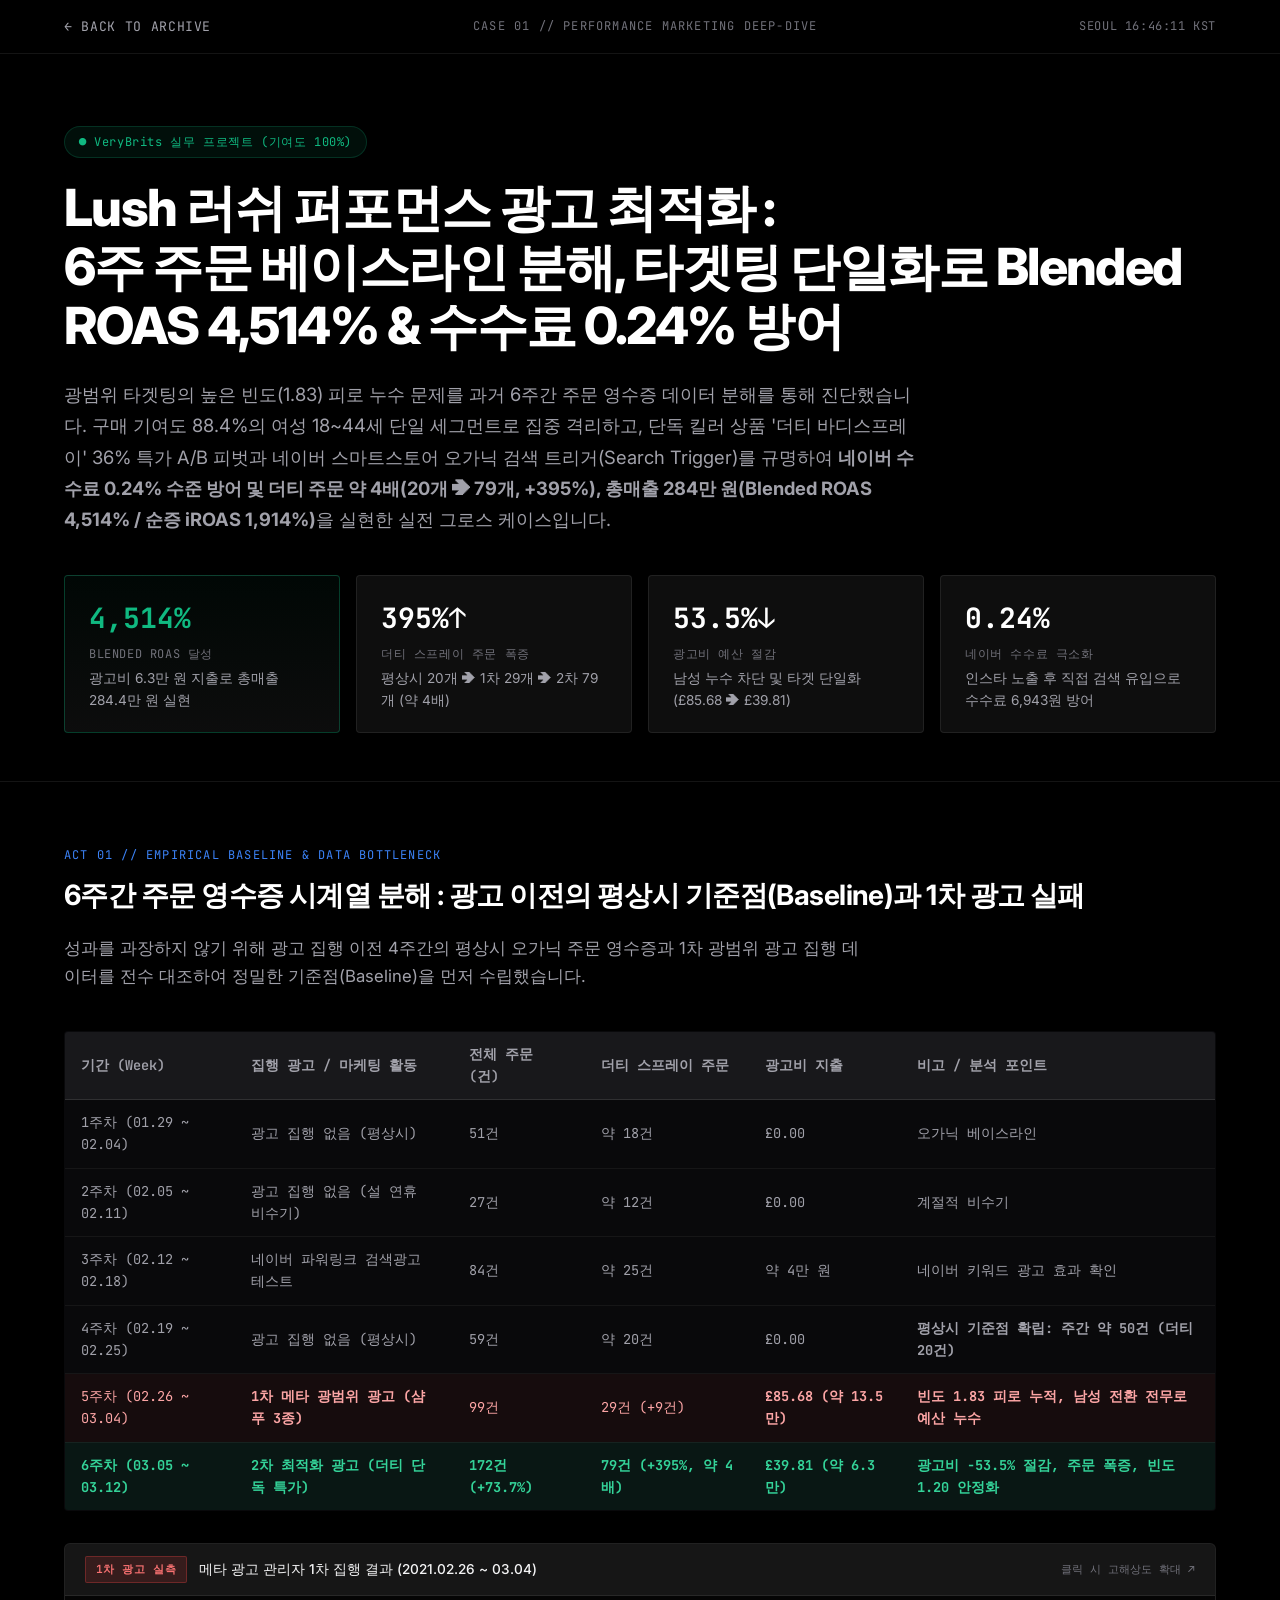
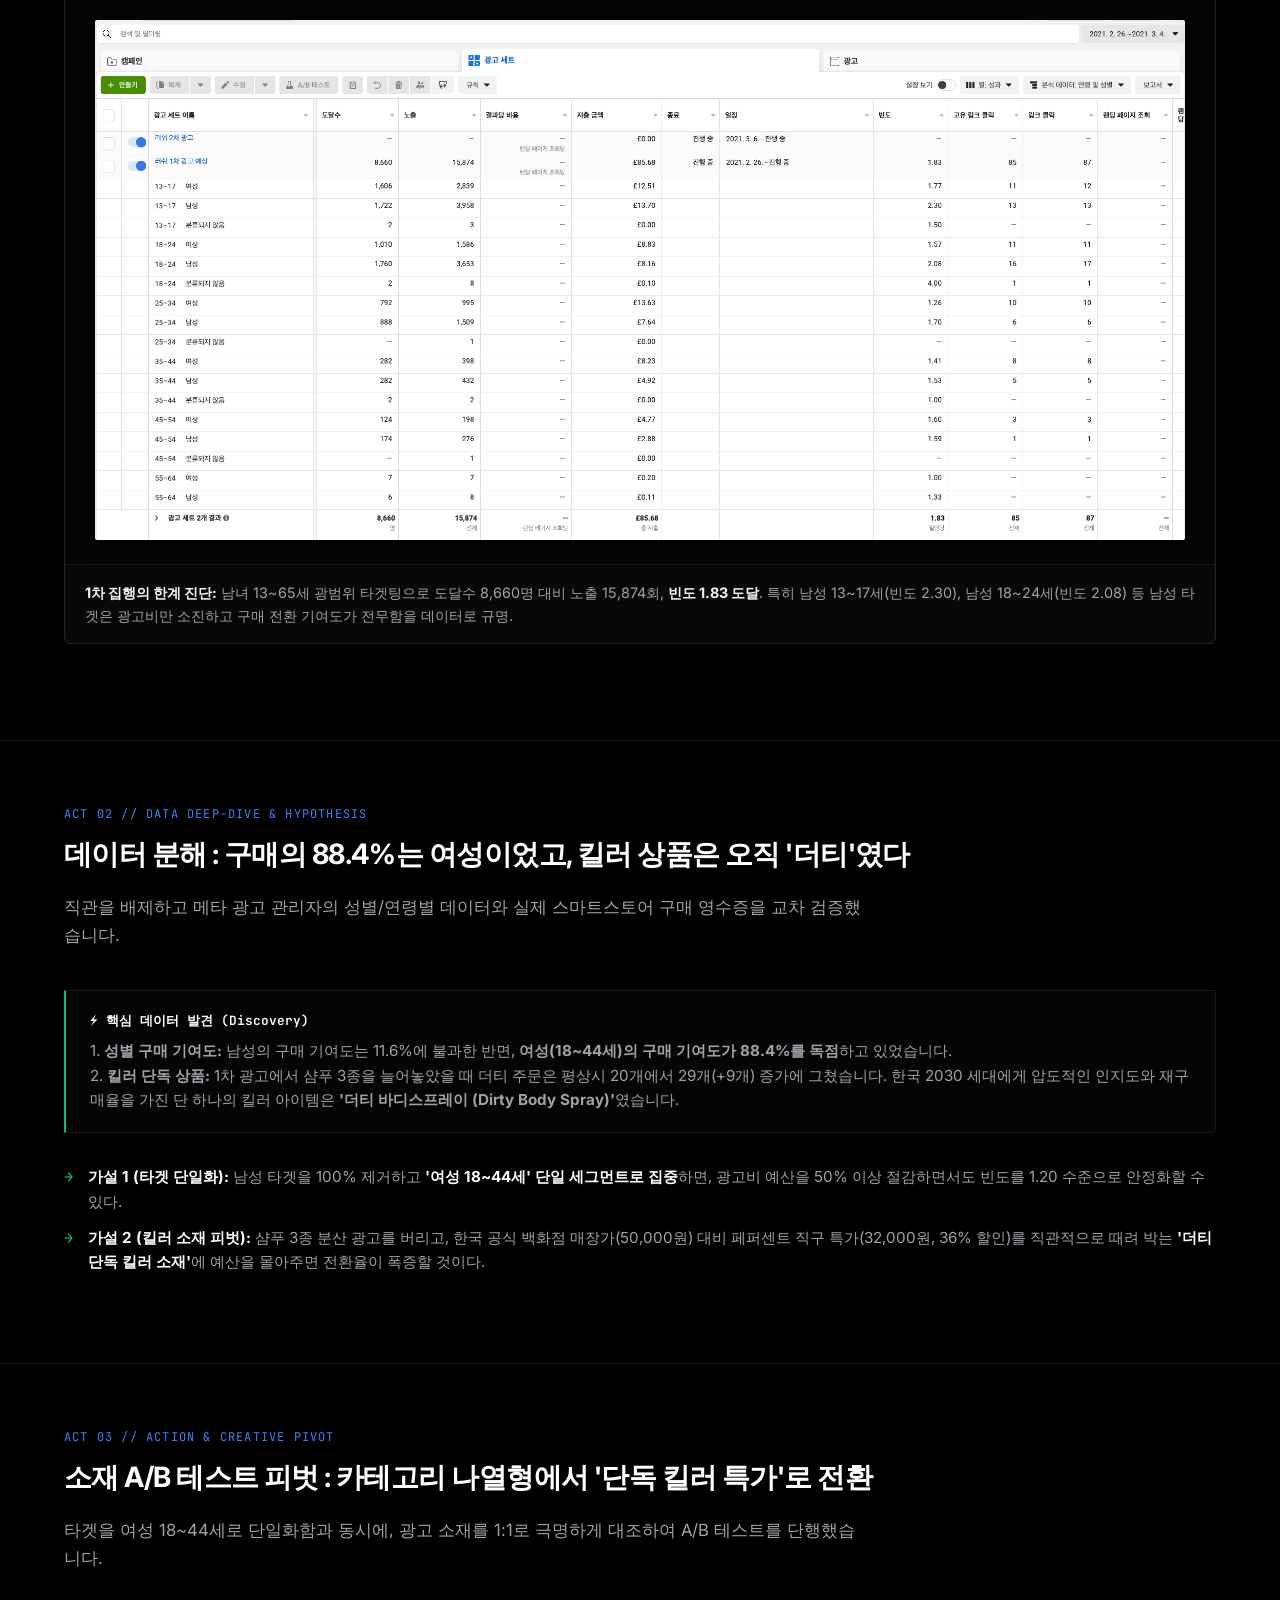
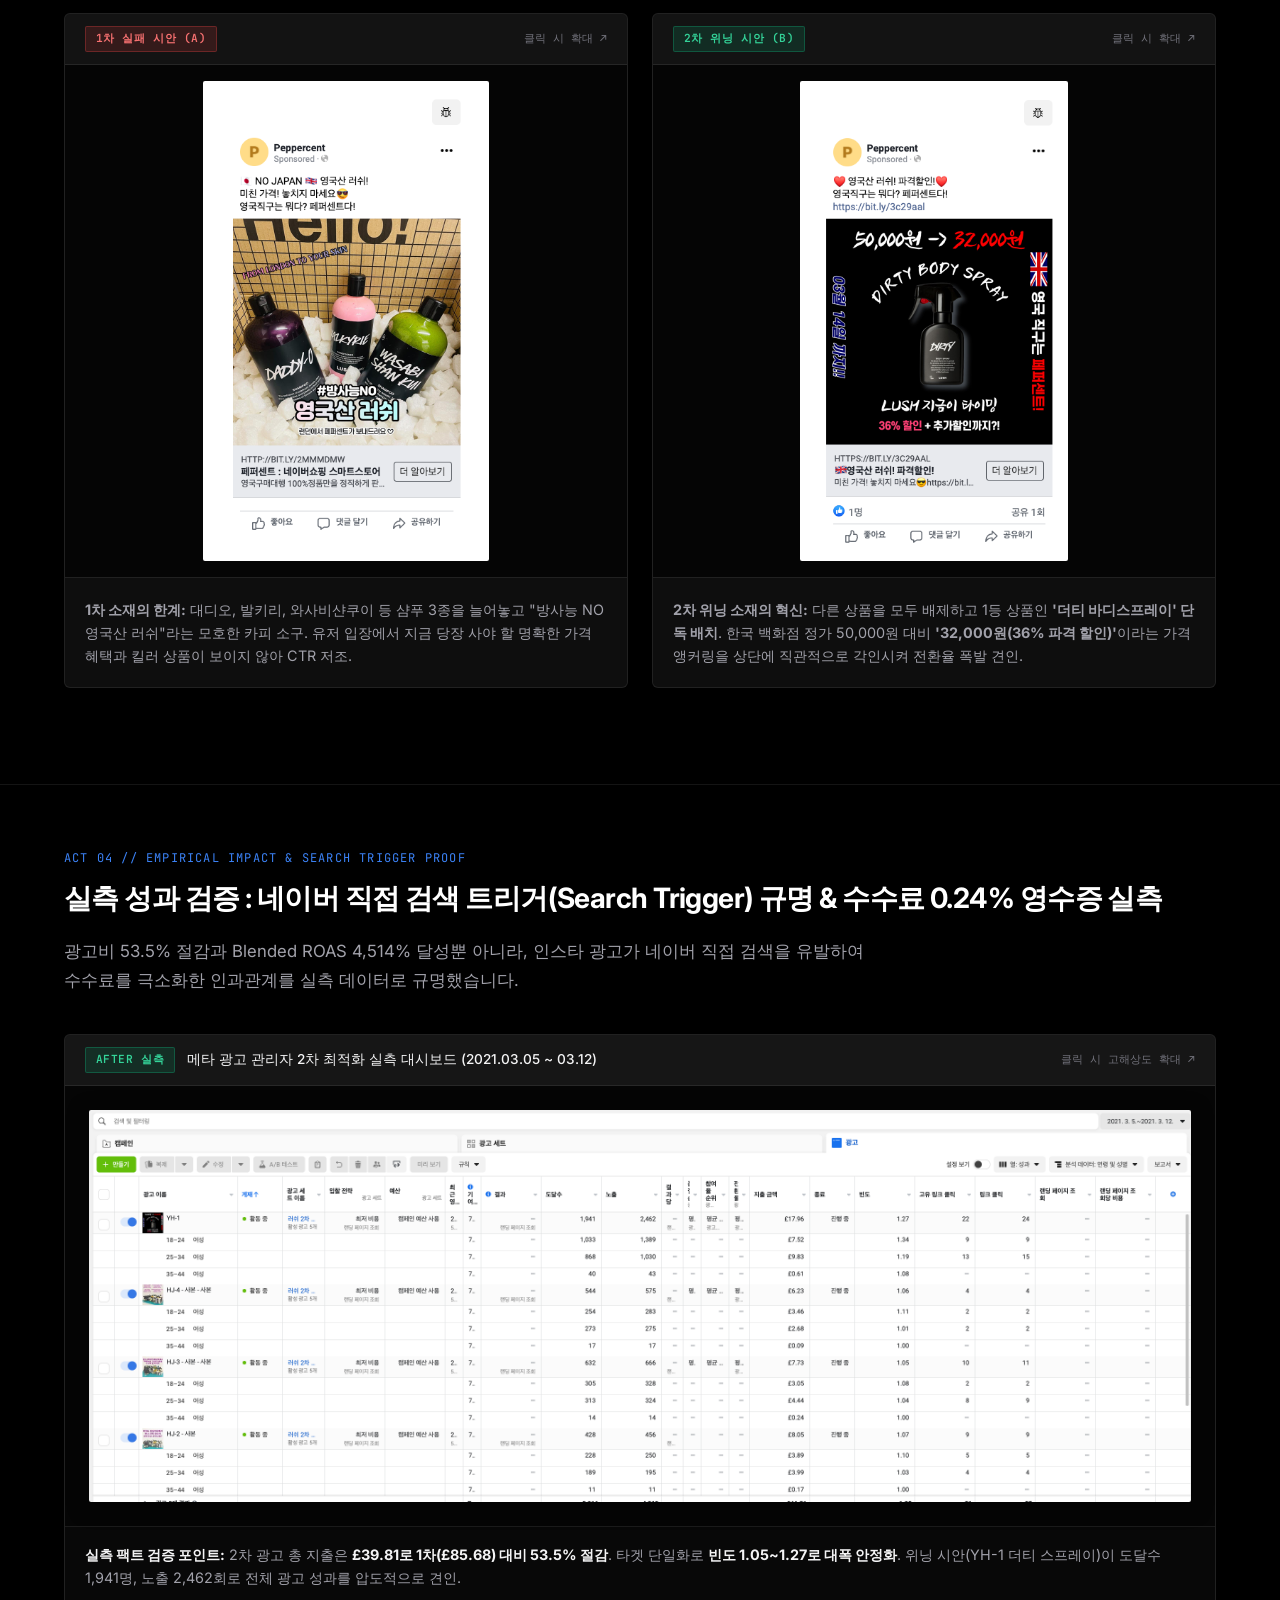
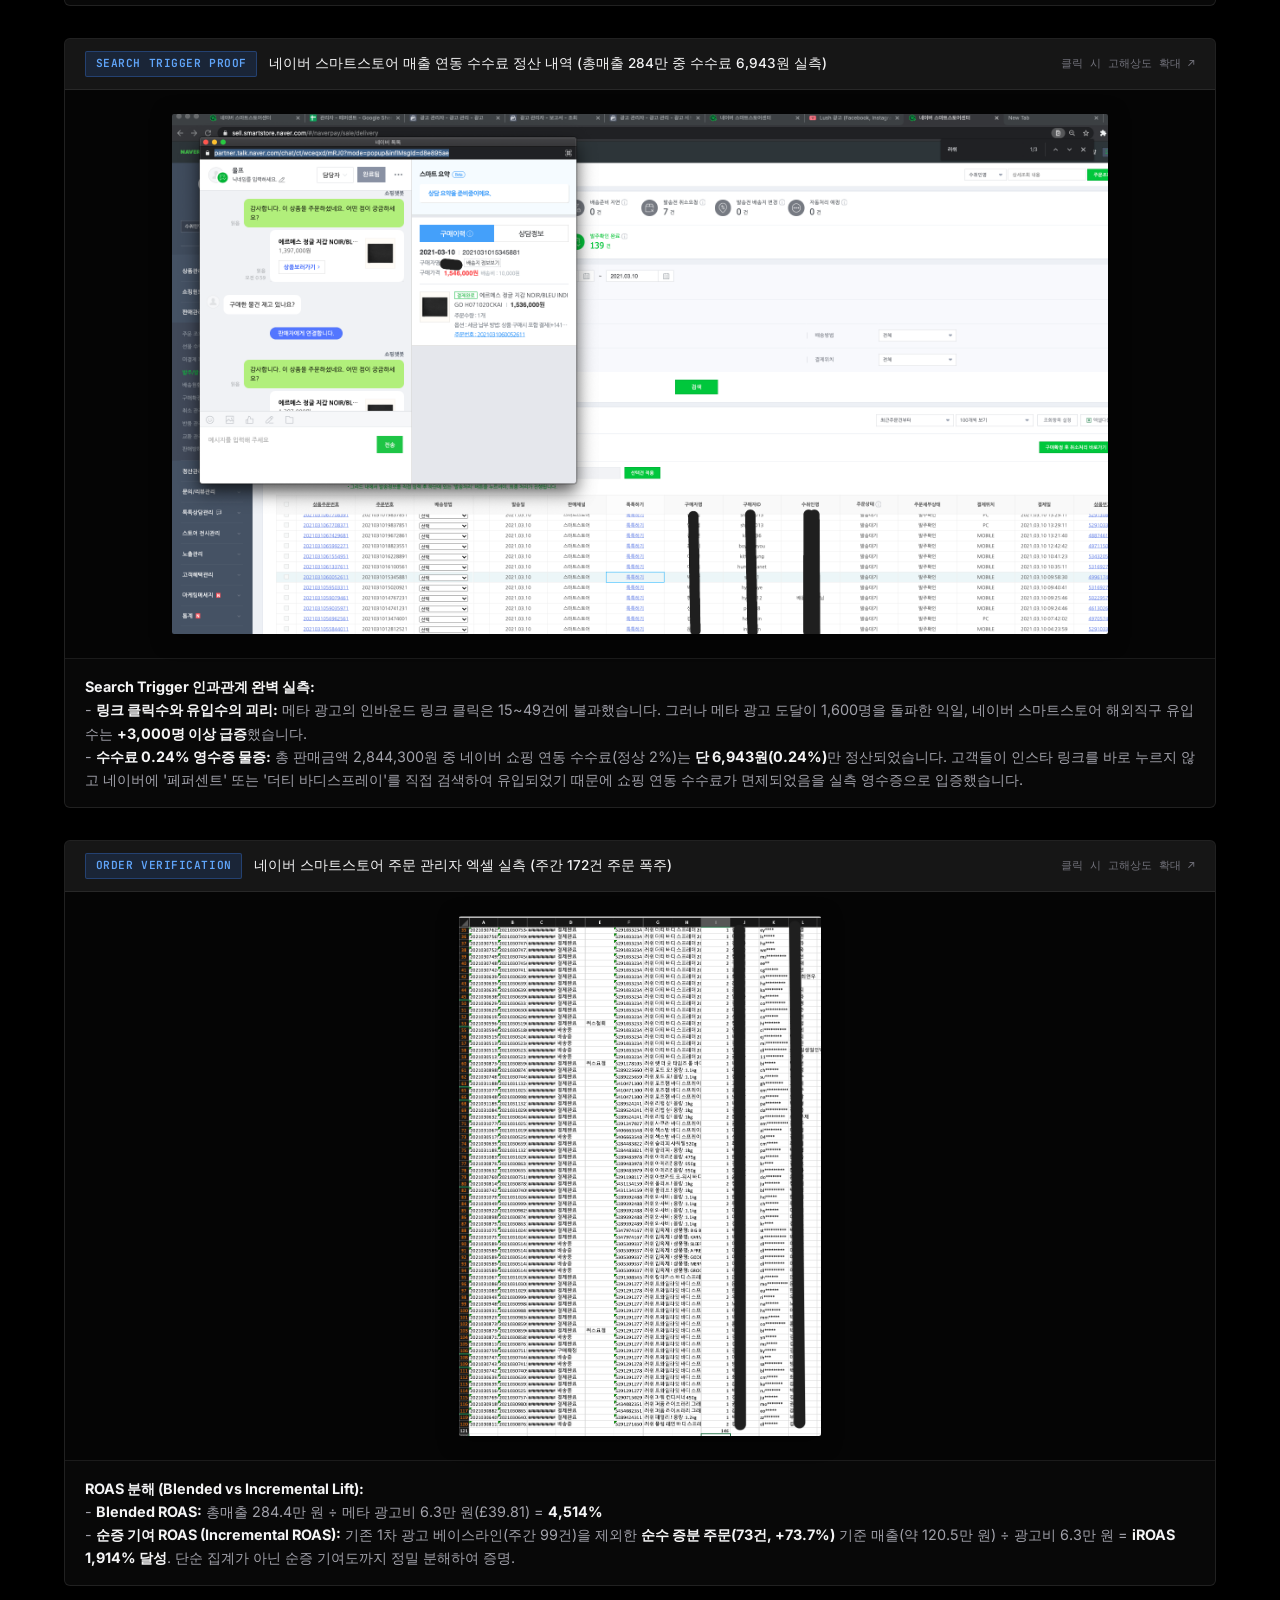
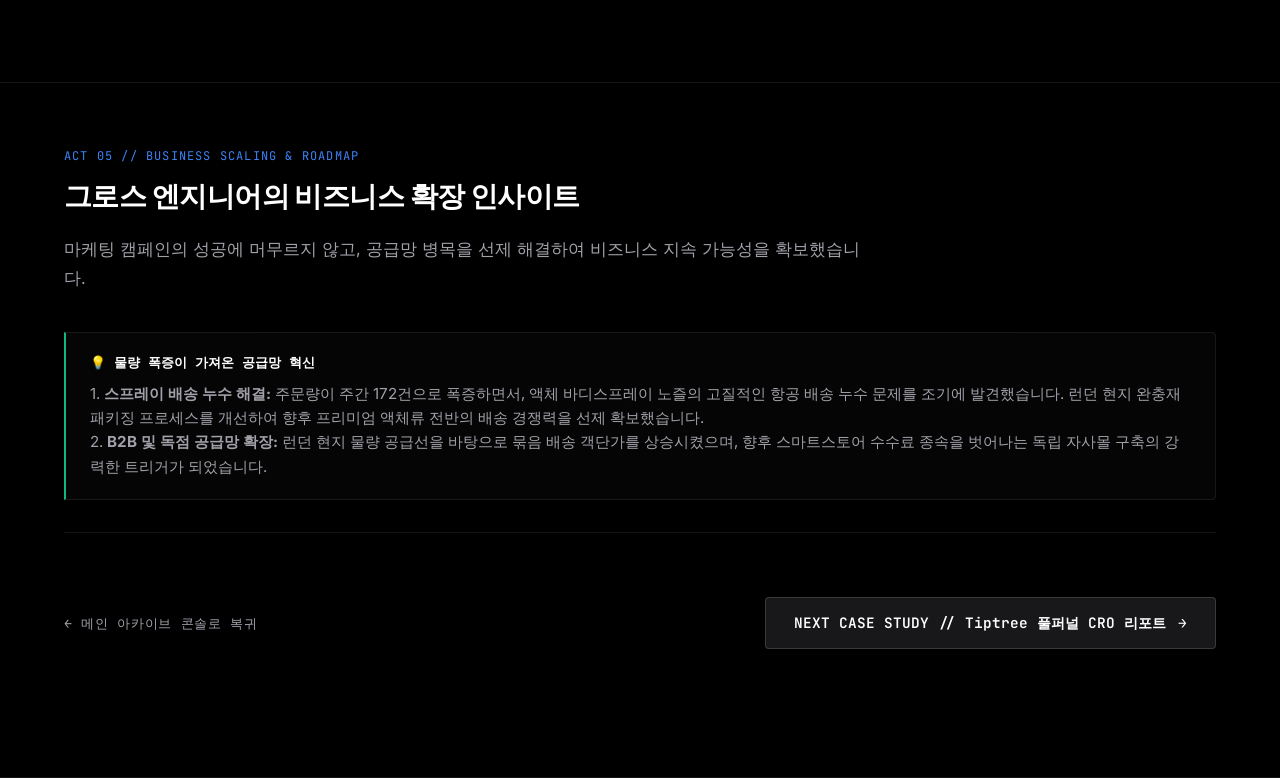
==== case1-lush.html @ 4e039492 "feat: implement case study detail pages with editorial layout and asset library" ====
<!DOCTYPE html>
<html lang="ko">

<head>
    <meta charset="UTF-8">
    <meta name="viewport" content="width=device-width, initial-scale=1.0">
    <title>Lush 러쉬 퍼포먼스 마케팅 최적화 심층 리포트 | Yohan Portfolio</title>
    <meta name="description" content="6주간 주문 베이스라인 비교, 타겟팅 재설계 광고비 53.5% 절감, Blended ROAS 4,514%(순증 iROAS 1,914%) 및 네이버 오가닉 검색 트리거 규명 실전 그로스 리포트.">

    <!-- Fonts: Inter & JetBrains Mono -->
    <link rel="preconnect" href="https://fonts.googleapis.com">
    <link rel="preconnect" href="https://fonts.gstatic.com" crossorigin>
    <link href="https://fonts.googleapis.com/css2?family=Inter:wght@400;500;600;700;800&family=JetBrains+Mono:wght@400;500;600;700&display=swap" rel="stylesheet">

    <!-- Stylesheets -->
    <link rel="stylesheet" href="./case-detail.css?v=20260907_lush_v2">
    <style>
        .baseline-table {
            width: 100%;
            border-collapse: collapse;
            font-family: var(--font-mono);
            font-size: 0.85rem;
            margin: 1.5rem 0;
            background: #09090b;
            border: 1px solid rgba(255, 255, 255, 0.1);
            border-radius: 4px;
            overflow: hidden;
        }

        .baseline-table th {
            background: #18181b;
            color: #a1a1aa;
            text-align: left;
            padding: 0.75rem 1rem;
            border-bottom: 1px solid rgba(255, 255, 255, 0.1);
            font-weight: 600;
        }

        .baseline-table td {
            padding: 0.75rem 1rem;
            border-bottom: 1px solid rgba(255, 255, 255, 0.05);
            color: #e4e4e7;
        }

        .baseline-table tr.baseline-row td {
            color: #a1a1aa;
        }

        .baseline-table tr.ad1-row td {
            background: rgba(239, 68, 68, 0.05);
            color: #fca5a5;
        }

        .baseline-table tr.ad2-row td {
            background: rgba(16, 185, 129, 0.08);
            color: #34d399;
            font-weight: 700;
        }
    </style>
</head>

<body>
    <!-- 1. Minimal Header -->
    <header class="detail-header">
        <div class="detail-header-inner">
            <a class="back-link" href="./index.html#case-01">← BACK TO ARCHIVE</a>
            <span class="detail-header-title">CASE 01 // PERFORMANCE MARKETING DEEP-DIVE</span>
            <div class="detail-clock">
                SEOUL <span id="clock-display">--:--:--</span> KST
            </div>
        </div>
    </header>

    <main>
        <!-- 2. Hero Section -->
        <section class="detail-hero">
            <div class="detail-container">
                <div class="detail-meta-pill">
                    <span>●</span> VeryBrits 실무 프로젝트 (기여도 100%)
                </div>
                <h1 class="detail-headline">
                    Lush 러쉬 퍼포먼스 광고 최적화 :<br>
                    6주 주문 베이스라인 분해, 타겟팅 단일화로 Blended ROAS 4,514% & 수수료 0.24% 방어
                </h1>
                <p class="detail-lead">
                    광범위 타겟팅의 높은 빈도(1.83) 피로 누수 문제를 과거 6주간 주문 영수증 데이터 분해를 통해 진단했습니다. 구매 기여도 88.4%의 여성 18~44세 단일 세그먼트로 집중 격리하고, 단독 킬러 상품 '더티 바디스프레이' 36% 특가 A/B 피벗과 네이버 스마트스토어 오가닉 검색 트리거(Search Trigger)를 규명하여 <strong>네이버 수수료 0.24% 수준 방어 및 더티 주문 약 4배(20개 ➔ 79개, +395%), 총매출 284만 원(Blended ROAS 4,514% / 순증 iROAS 1,914%)</strong>을 실현한 실전 그로스 케이스입니다.
                </p>

                <!-- 4 Metrics Strip -->
                <div class="detail-metrics-grid">
                    <div class="detail-metric-card highlight">
                        <div class="metric-card-num">4,514%</div>
                        <div class="metric-card-label">Blended ROAS 달성</div>
                        <div class="metric-card-desc">광고비 6.3만 원 지출로 총매출 284.4만 원 실현</div>
                    </div>
                    <div class="detail-metric-card">
                        <div class="metric-card-num">395%↑</div>
                        <div class="metric-card-label">더티 스프레이 주문 폭증</div>
                        <div class="metric-card-desc">평상시 20개 ➔ 1차 29개 ➔ 2차 79개 (약 4배)</div>
                    </div>
                    <div class="detail-metric-card">
                        <div class="metric-card-num">53.5%↓</div>
                        <div class="metric-card-label">광고비 예산 절감</div>
                        <div class="metric-card-desc">남성 누수 차단 및 타겟 단일화 (£85.68 ➔ £39.81)</div>
                    </div>
                    <div class="detail-metric-card">
                        <div class="metric-card-num">0.24%</div>
                        <div class="metric-card-label">네이버 수수료 극소화</div>
                        <div class="metric-card-desc">인스타 노출 후 직접 검색 유입으로 수수료 6,943원 방어</div>
                    </div>
                </div>
            </div>
        </section>

        <!-- 3. Act 1: Problem & Baseline Setup -->
        <section class="act-section">
            <div class="detail-container">
                <div class="act-header">
                    <span class="act-badge">ACT 01 // EMPIRICAL BASELINE & DATA BOTTLENECK</span>
                    <h2 class="act-title">6주간 주문 영수증 시계열 분해 : 광고 이전의 평상시 기준점(Baseline)과 1차 광고 실패</h2>
                    <p class="act-description">
                        성과를 과장하지 않기 위해 광고 집행 이전 4주간의 평상시 오가닉 주문 영수증과 1차 광범위 광고 집행 데이터를 전수 대조하여 정밀한 기준점(Baseline)을 먼저 수립했습니다.
                    </p>
                </div>

                <!-- Baseline Table -->
                <table class="baseline-table">
                    <thead>
                        <tr>
                            <th>기간 (Week)</th>
                            <th>집행 광고 / 마케팅 활동</th>
                            <th>전체 주문 (건)</th>
                            <th>더티 스프레이 주문</th>
                            <th>광고비 지출</th>
                            <th>비고 / 분석 포인트</th>
                        </tr>
                    </thead>
                    <tbody>
                        <tr class="baseline-row">
                            <td>1주차 (01.29 ~ 02.04)</td>
                            <td>광고 집행 없음 (평상시)</td>
                            <td>51건</td>
                            <td>약 18건</td>
                            <td>£0.00</td>
                            <td>오가닉 베이스라인</td>
                        </tr>
                        <tr class="baseline-row">
                            <td>2주차 (02.05 ~ 02.11)</td>
                            <td>광고 집행 없음 (설 연휴 비수기)</td>
                            <td>27건</td>
                            <td>약 12건</td>
                            <td>£0.00</td>
                            <td>계절적 비수기</td>
                        </tr>
                        <tr class="baseline-row">
                            <td>3주차 (02.12 ~ 02.18)</td>
                            <td>네이버 파워링크 검색광고 테스트</td>
                            <td>84건</td>
                            <td>약 25건</td>
                            <td>약 4만 원</td>
                            <td>네이버 키워드 광고 효과 확인</td>
                        </tr>
                        <tr class="baseline-row">
                            <td>4주차 (02.19 ~ 02.25)</td>
                            <td>광고 집행 없음 (평상시)</td>
                            <td>59건</td>
                            <td>약 20건</td>
                            <td>£0.00</td>
                            <td><strong>평상시 기준점 확립: 주간 약 50건 (더티 20건)</strong></td>
                        </tr>
                        <tr class="ad1-row">
                            <td>5주차 (02.26 ~ 03.04)</td>
                            <td><strong>1차 메타 광범위 광고 (샴푸 3종)</strong></td>
                            <td>99건</td>
                            <td>29건 (+9건)</td>
                            <td><strong>£85.68 (약 13.5만)</strong></td>
                            <td><strong>빈도 1.83 피로 누적, 남성 전환 전무로 예산 누수</strong></td>
                        </tr>
                        <tr class="ad2-row">
                            <td>6주차 (03.05 ~ 03.12)</td>
                            <td><strong>2차 최적화 광고 (더티 단독 특가)</strong></td>
                            <td><strong>172건 (+73.7%)</strong></td>
                            <td><strong>79건 (+395%, 약 4배)</strong></td>
                            <td><strong>£39.81 (약 6.3만)</strong></td>
                            <td><strong>광고비 -53.5% 절감, 주문 폭증, 빈도 1.20 안정화</strong></td>
                        </tr>
                    </tbody>
                </table>

                <!-- Evidence Frame 1: 1st Ad Meta Dashboard -->
                <div class="evidence-display-frame">
                    <div class="evidence-header-bar">
                        <div class="evidence-tag-group">
                            <span class="evidence-tag before">1차 광고 실측</span>
                            <span class="evidence-title-text">메타 광고 관리자 1차 집행 결과 (2021.02.26 ~ 03.04)</span>
                        </div>
                        <span class="evidence-action-hint">클릭 시 고해상도 확대 ↗</span>
                    </div>
                    <div class="evidence-media-wrap" onclick="openDetailModal(this)">
                        <img src="./assets/lush_07_1차 광고 결과 내용.png" alt="1차 광고 메타 관리자 실측 대시보드">
                    </div>
                    <div class="evidence-footer-annotation">
                        <strong>1차 집행의 한계 진단:</strong> 남녀 13~65세 광범위 타겟팅으로 도달수 8,660명 대비 노출 15,874회, <strong>빈도 1.83 도달</strong>. 특히 남성 13~17세(빈도 2.30), 남성 18~24세(빈도 2.08) 등 남성 타겟은 광고비만 소진하고 구매 전환 기여도가 전무함을 데이터로 규명.
                    </div>
                </div>
            </div>
        </section>

        <!-- 4. Act 2: Data Discovery & Hypothesis -->
        <section class="act-section">
            <div class="detail-container">
                <div class="act-header">
                    <span class="act-badge">ACT 02 // DATA DEEP-DIVE & HYPOTHESIS</span>
                    <h2 class="act-title">데이터 분해 : 구매의 88.4%는 여성이었고, 킬러 상품은 오직 '더티'였다</h2>
                    <p class="act-description">
                        직관을 배제하고 메타 광고 관리자의 성별/연령별 데이터와 실제 스마트스토어 구매 영수증을 교차 검증했습니다.
                    </p>
                </div>

                <div class="act-callout">
                    <div class="act-callout-title">
                        <span>⚡</span> 핵심 데이터 발견 (Discovery)
                    </div>
                    <div class="act-callout-text">
                        1. <strong>성별 구매 기여도:</strong> 남성의 구매 기여도는 11.6%에 불과한 반면, <strong>여성(18~44세)의 구매 기여도가 88.4%를 독점</strong>하고 있었습니다.<br>
                        2. <strong>킬러 단독 상품:</strong> 1차 광고에서 샴푸 3종을 늘어놓았을 때 더티 주문은 평상시 20개에서 29개(+9개) 증가에 그쳤습니다. 한국 2030 세대에게 압도적인 인지도와 재구매율을 가진 단 하나의 킬러 아이템은 <strong>'더티 바디스프레이 (Dirty Body Spray)'</strong>였습니다.
                    </div>
                </div>

                <ul class="takeaway-list">
                    <li class="takeaway-item">
                        <strong>가설 1 (타겟 단일화):</strong> 남성 타겟을 100% 제거하고 <strong>'여성 18~44세' 단일 세그먼트로 집중</strong>하면, 광고비 예산을 50% 이상 절감하면서도 빈도를 1.20 수준으로 안정화할 수 있다.
                    </li>
                    <li class="takeaway-item">
                        <strong>가설 2 (킬러 소재 피벗):</strong> 샴푸 3종 분산 광고를 버리고, 한국 공식 백화점 매장가(50,000원) 대비 페퍼센트 직구 특가(32,000원, 36% 할인)를 직관적으로 때려 박는 <strong>'더티 단독 킬러 소재'</strong>에 예산을 몰아주면 전환율이 폭증할 것이다.
                    </li>
                </ul>
            </div>
        </section>

        <!-- 5. Act 3: Action & Creative Pivot -->
        <section class="act-section">
            <div class="detail-container">
                <div class="act-header">
                    <span class="act-badge">ACT 03 // ACTION & CREATIVE PIVOT</span>
                    <h2 class="act-title">소재 A/B 테스트 피벗 : 카테고리 나열형에서 '단독 킬러 특가'로 전환</h2>
                    <p class="act-description">
                        타겟을 여성 18~44세로 단일화함과 동시에, 광고 소재를 1:1로 극명하게 대조하여 A/B 테스트를 단행했습니다.
                    </p>
                </div>

                <!-- Side-by-Side Creative Comparison -->
                <div class="ab-comparison-grid">
                    <div class="ab-card">
                        <div class="ab-card-header">
                            <span class="evidence-tag before">1차 실패 시안 (A)</span>
                            <span class="evidence-action-hint">클릭 시 확대 ↗</span>
                        </div>
                        <div class="ab-card-image-wrap" onclick="openDetailModal(this)">
                            <img src="./assets/lush_24_광고시안.png" alt="1차 샴푸 3종 나열 광고 시안">
                        </div>
                        <div class="ab-card-body">
                            <strong>1차 소재의 한계:</strong> 대디오, 발키리, 와사비샨쿠이 등 샴푸 3종을 늘어놓고 "방사능 NO 영국산 러쉬"라는 모호한 카피 소구. 유저 입장에서 지금 당장 사야 할 명확한 가격 혜택과 킬러 상품이 보이지 않아 CTR 저조.
                        </div>
                    </div>

                    <div class="ab-card">
                        <div class="ab-card-header">
                            <span class="evidence-tag after">2차 위닝 시안 (B)</span>
                            <span class="evidence-action-hint">클릭 시 확대 ↗</span>
                        </div>
                        <div class="ab-card-image-wrap" onclick="openDetailModal(this)">
                            <img src="./assets/lush_34_광고시안.png" alt="2차 더티 스프레이 단독 특가 광고 시안">
                        </div>
                        <div class="ab-card-body">
                            <strong>2차 위닝 소재의 혁신:</strong> 다른 상품을 모두 배제하고 1등 상품인 <strong>'더티 바디스프레이' 단독 배치</strong>. 한국 백화점 정가 50,000원 대비 <strong>'32,000원(36% 파격 할인)'</strong>이라는 가격 앵커링을 상단에 직관적으로 각인시켜 전환율 폭발 견인.
                        </div>
                    </div>
                </div>
            </div>
        </section>

        <!-- 6. Act 4: Impact & Moat -->
        <section class="act-section">
            <div class="detail-container">
                <div class="act-header">
                    <span class="act-badge">ACT 04 // EMPIRICAL IMPACT & SEARCH TRIGGER PROOF</span>
                    <h2 class="act-title">실측 성과 검증 : 네이버 직접 검색 트리거(Search Trigger) 규명 & 수수료 0.24% 영수증 실측</h2>
                    <p class="act-description">
                        광고비 53.5% 절감과 Blended ROAS 4,514% 달성뿐 아니라, 인스타 광고가 네이버 직접 검색을 유발하여 수수료를 극소화한 인과관계를 실측 데이터로 규명했습니다.
                    </p>
                </div>

                <!-- Evidence 1: Meta Ads Manager After -->
                <div class="evidence-display-frame">
                    <div class="evidence-header-bar">
                        <div class="evidence-tag-group">
                            <span class="evidence-tag after">AFTER 실측</span>
                            <span class="evidence-title-text">메타 광고 관리자 2차 최적화 실측 대시보드 (2021.03.05 ~ 03.12)</span>
                        </div>
                        <span class="evidence-action-hint">클릭 시 고해상도 확대 ↗</span>
                    </div>
                    <div class="evidence-media-wrap" onclick="openDetailModal(this)">
                        <img src="./assets/lush_39_결과 값.png" alt="2차 메타 광고 관리자 실측 대시보드">
                    </div>
                    <div class="evidence-footer-annotation">
                        <strong>실측 팩트 검증 포인트:</strong> 2차 광고 총 지출은 <strong>£39.81로 1차(£85.68) 대비 53.5% 절감</strong>. 타겟 단일화로 <strong>빈도 1.05~1.27로 대폭 안정화</strong>. 위닝 시안(YH-1 더티 스프레이)이 도달수 1,941명, 노출 2,462회로 전체 광고 성과를 압도적으로 견인.
                    </div>
                </div>

                <!-- Evidence 2: Naver Fee Proof (0.24% receipt) -->
                <div class="evidence-display-frame" style="margin-top: 2rem;">
                    <div class="evidence-header-bar">
                        <div class="evidence-tag-group">
                            <span class="evidence-tag fact">SEARCH TRIGGER PROOF</span>
                            <span class="evidence-title-text">네이버 스마트스토어 매출 연동 수수료 정산 내역 (총매출 284만 중 수수료 6,943원 실측)</span>
                        </div>
                        <span class="evidence-action-hint">클릭 시 고해상도 확대 ↗</span>
                    </div>
                    <div class="evidence-media-wrap" onclick="openDetailModal(this)">
                        <img src="./assets/lush_15_1_ 검증__해당 지갑 문의 같은 경우 처음 질문이 재.png" alt="네이버 수수료 및 검색 유입 검증 자료">
                    </div>
                    <div class="evidence-footer-annotation">
                        <strong>Search Trigger 인과관계 완벽 실측:</strong><br>
                        - <strong>링크 클릭수와 유입수의 괴리:</strong> 메타 광고의 인바운드 링크 클릭은 15~49건에 불과했습니다. 그러나 메타 광고 도달이 1,600명을 돌파한 익일, 네이버 스마트스토어 해외직구 유입수는 <strong>+3,000명 이상 급증</strong>했습니다.<br>
                        - <strong>수수료 0.24% 영수증 물증:</strong> 총 판매금액 2,844,300원 중 네이버 쇼핑 연동 수수료(정상 2%)는 <strong>단 6,943원(0.24%)</strong>만 정산되었습니다. 고객들이 인스타 링크를 바로 누르지 않고 네이버에 '페퍼센트' 또는 '더티 바디스프레이'를 직접 검색하여 유입되었기 때문에 쇼핑 연동 수수료가 면제되었음을 실측 영수증으로 입증했습니다.
                    </div>
                </div>

                <!-- Evidence 3: Naver SmartStore Order Proof -->
                <div class="evidence-display-frame" style="margin-top: 2rem;">
                    <div class="evidence-header-bar">
                        <div class="evidence-tag-group">
                            <span class="evidence-tag fact">ORDER VERIFICATION</span>
                            <span class="evidence-title-text">네이버 스마트스토어 주문 관리자 엑셀 실측 (주간 172건 주문 폭주)</span>
                        </div>
                        <span class="evidence-action-hint">클릭 시 고해상도 확대 ↗</span>
                    </div>
                    <div class="evidence-media-wrap" onclick="openDetailModal(this)">
                        <img src="./assets/lush_22_3월 5일 _ 3월 12일 금요일 _총 7일_ 주문 1.png" alt="스마트스토어 주간 172건 주문서 엑셀">
                    </div>
                    <div class="evidence-footer-annotation">
                        <strong>ROAS 분해 (Blended vs Incremental Lift):</strong><br>
                        - <strong>Blended ROAS:</strong> 총매출 284.4만 원 ÷ 메타 광고비 6.3만 원(£39.81) = <strong>4,514%</strong><br>
                        - <strong>순증 기여 ROAS (Incremental ROAS):</strong> 기존 1차 광고 베이스라인(주간 99건)을 제외한 <strong>순수 증분 주문(73건, +73.7%)</strong> 기준 매출(약 120.5만 원) ÷ 광고비 6.3만 원 = <strong>iROAS 1,914% 달성</strong>. 단순 집계가 아닌 순증 기여도까지 정밀 분해하여 증명.
                    </div>
                </div>
            </div>
        </section>

        <!-- 7. Act 5: Strategic Insights & Roadmap -->
        <section class="act-section">
            <div class="detail-container">
                <div class="act-header">
                    <span class="act-badge">ACT 05 // BUSINESS SCALING & ROADMAP</span>
                    <h2 class="act-title">그로스 엔지니어의 비즈니스 확장 인사이트</h2>
                    <p class="act-description">
                        마케팅 캠페인의 성공에 머무르지 않고, 공급망 병목을 선제 해결하여 비즈니스 지속 가능성을 확보했습니다.
                    </p>
                </div>

                <div class="act-callout">
                    <div class="act-callout-title">
                        <span>💡</span> 물량 폭증이 가져온 공급망 혁신
                    </div>
                    <div class="act-callout-text">
                        1. <strong>스프레이 배송 누수 해결:</strong> 주문량이 주간 172건으로 폭증하면서, 액체 바디스프레이 노즐의 고질적인 항공 배송 누수 문제를 조기에 발견했습니다. 런던 현지 완충재 패키징 프로세스를 개선하여 향후 프리미엄 액체류 전반의 배송 경쟁력을 선제 확보했습니다.<br>
                        2. <strong>B2B 및 독점 공급망 확장:</strong> 런던 현지 물량 공급선을 바탕으로 묶음 배송 객단가를 상승시켰으며, 향후 스마트스토어 수수료 종속을 벗어나는 독립 자사몰 구축의 강력한 트리거가 되었습니다.
                    </div>
                </div>

                <!-- Footer Navigation -->
                <div class="detail-footer-nav">
                    <a class="back-link" href="./index.html#case-01">← 메인 아카이브 콘솔로 복귀</a>
                    <a class="next-case-btn" href="./case2-tiptree.html">
                        <span>NEXT CASE STUDY // Tiptree 풀퍼널 CRO 리포트</span>
                        <span>→</span>
                    </a>
                </div>
            </div>
        </section>
    </main>

    <!-- Inspection Modal -->
    <div id="detail-modal" class="detail-modal" aria-hidden="true" onclick="closeDetailModal()">
        <div class="detail-modal-backdrop"></div>
        <div class="detail-modal-dialog" onclick="event.stopPropagation()">
            <div class="detail-modal-header">
                <span style="font-family: var(--font-mono); font-size: 0.75rem; color: #a1a1aa;">HIGH-RES INSPECTION</span>
                <button class="detail-modal-close" type="button" onclick="closeDetailModal()">CLOSE [ESC]</button>
            </div>
            <div class="detail-modal-body">
                <img id="detail-modal-img" src="" alt="High-Res Inspection">
            </div>
        </div>
    </div>

    <!-- Modal Script & Real-time Clock -->
    <script>
        function openDetailModal(el) {
            const img = el.querySelector('img');
            if (!img) return;
            const modal = document.getElementById('detail-modal');
            const modalImg = document.getElementById('detail-modal-img');
            modalImg.src = img.src;
            modalImg.alt = img.alt;
            modal.style.display = 'flex';
            document.body.style.overflow = 'hidden';
        }

        function closeDetailModal() {
            const modal = document.getElementById('detail-modal');
            modal.style.display = 'none';
            document.body.style.overflow = '';
        }

        document.addEventListener('keydown', (e) => {
            if (e.key === 'Escape') closeDetailModal();
        });

        // KST Clock
        function updateClock() {
            const now = new Date();
            const utc = now.getTime() + (now.getTimezoneOffset() * 60000);
            const kst = new Date(utc + (3600000 * 9));
            const hours = String(kst.getHours()).padStart(2, '0');
            const minutes = String(kst.getMinutes()).padStart(2, '0');
            const seconds = String(kst.getSeconds()).padStart(2, '0');
            const clockEl = document.getElementById('clock-display');
            if (clockEl) clockEl.textContent = `${hours}:${minutes}:${seconds}`;
        }
        setInterval(updateClock, 1000);
        updateClock();
    </script>
</body>

</html>
---- case-detail.css ----
/* ==========================================================================
   GROWTH PORTFOLIO : CASE DETAIL STYLESHEET (SWISS EDITORIAL MINIMALISM)
   ========================================================================== */

:root {
    --bg-primary: #000000;
    --bg-secondary: #080808;
    --bg-card: #0e0e0e;
    --bg-card-hover: #141414;
    --text-primary: #f4f4f5;
    --text-secondary: #a1a1aa;
    --text-muted: #71717a;
    --border-hairline: rgba(255, 255, 255, 0.08);
    --border-active: rgba(255, 255, 255, 0.2);
    --accent-green: #10b981;
    --accent-blue: #3b82f6;
    --accent-amber: #f59e0b;
    --accent-red: #ef4444;
    --font-sans: 'Inter', -apple-system, BlinkMacSystemFont, 'Segoe UI', Roboto, sans-serif;
    --font-mono: 'JetBrains Mono', monospace;
    --container-max: 1200px;
}

*, *::before, *::after {
    box-sizing: border-box;
    margin: 0;
    padding: 0;
}

html {
    scroll-behavior: smooth;
    background-color: var(--bg-primary);
    color: var(--text-primary);
    font-family: var(--font-sans);
    -webkit-font-smoothing: antialiased;
}

body {
    background-color: var(--bg-primary);
    color: var(--text-primary);
    line-height: 1.6;
    overflow-x: hidden;
}

/* Header */
.detail-header {
    position: sticky;
    top: 0;
    z-index: 100;
    background: rgba(0, 0, 0, 0.85);
    backdrop-filter: blur(12px);
    border-bottom: 1px solid var(--border-hairline);
}

.detail-header-inner {
    max-width: var(--container-max);
    margin: 0 auto;
    padding: 1rem 1.5rem;
    display: flex;
    align-items: center;
    justify-content: space-between;
}

.back-link {
    display: inline-flex;
    align-items: center;
    gap: 0.5rem;
    font-family: var(--font-mono);
    font-size: 0.82rem;
    color: var(--text-secondary);
    text-decoration: none;
    letter-spacing: 0.05em;
    transition: color 0.2s;
}

.back-link:hover {
    color: var(--text-primary);
}

.detail-header-title {
    font-family: var(--font-mono);
    font-size: 0.75rem;
    color: var(--text-muted);
    letter-spacing: 0.1em;
    text-transform: uppercase;
}

.detail-clock {
    font-family: var(--font-mono);
    font-size: 0.75rem;
    color: var(--text-muted);
    letter-spacing: 0.05em;
}

/* Container */
.detail-container {
    max-width: var(--container-max);
    margin: 0 auto;
    padding: 0 1.5rem;
}

/* Hero Section */
.detail-hero {
    padding: 4.5rem 0 3rem;
    border-bottom: 1px solid var(--border-hairline);
}

.detail-meta-pill {
    display: inline-flex;
    align-items: center;
    gap: 0.5rem;
    font-family: var(--font-mono);
    font-size: 0.75rem;
    color: var(--accent-green);
    background: rgba(16, 185, 129, 0.08);
    border: 1px solid rgba(16, 185, 129, 0.2);
    padding: 0.35rem 0.85rem;
    border-radius: 999px;
    letter-spacing: 0.05em;
    margin-bottom: 1.25rem;
}

.detail-headline {
    font-size: clamp(2rem, 4vw, 3.25rem);
    font-weight: 800;
    line-height: 1.15;
    letter-spacing: -0.03em;
    color: #ffffff;
    margin-bottom: 1.5rem;
}

.detail-lead {
    font-size: 1.15rem;
    color: var(--text-secondary);
    max-width: 860px;
    line-height: 1.7;
    margin-bottom: 2.5rem;
}

/* Metrics Grid */
.detail-metrics-grid {
    display: grid;
    grid-template-columns: repeat(auto-fit, minmax(220px, 1fr));
    gap: 1rem;
}

.detail-metric-card {
    background: var(--bg-card);
    border: 1px solid var(--border-hairline);
    padding: 1.25rem 1.5rem;
    border-radius: 4px;
}

.detail-metric-card.highlight {
    border-color: rgba(16, 185, 129, 0.3);
    background: linear-gradient(180deg, rgba(16, 185, 129, 0.04) 0%, rgba(14, 14, 14, 0.9) 100%);
}

.metric-card-num {
    font-family: var(--font-mono);
    font-size: 1.75rem;
    font-weight: 700;
    color: #ffffff;
    margin-bottom: 0.25rem;
}

.detail-metric-card.highlight .metric-card-num {
    color: var(--accent-green);
}

.metric-card-label {
    font-family: var(--font-mono);
    font-size: 0.75rem;
    color: var(--text-muted);
    letter-spacing: 0.05em;
    text-transform: uppercase;
    margin-bottom: 0.25rem;
}

.metric-card-desc {
    font-size: 0.85rem;
    color: var(--text-secondary);
}

/* Act Section (5-Act Structure) */
.act-section {
    padding: 4rem 0;
    border-bottom: 1px solid var(--border-hairline);
}

.act-header {
    margin-bottom: 2.5rem;
}

.act-badge {
    font-family: var(--font-mono);
    font-size: 0.75rem;
    color: var(--accent-blue);
    letter-spacing: 0.1em;
    text-transform: uppercase;
    margin-bottom: 0.5rem;
    display: block;
}

.act-title {
    font-size: 1.75rem;
    font-weight: 700;
    color: #ffffff;
    letter-spacing: -0.02em;
    margin-bottom: 1rem;
}

.act-description {
    font-size: 1.05rem;
    color: var(--text-secondary);
    max-width: 800px;
    line-height: 1.7;
}

/* Callout Box */
.act-callout {
    background: rgba(255, 255, 255, 0.02);
    border-left: 2px solid var(--accent-green);
    border-top: 1px solid var(--border-hairline);
    border-right: 1px solid var(--border-hairline);
    border-bottom: 1px solid var(--border-hairline);
    padding: 1.25rem 1.5rem;
    margin: 1.5rem 0 2rem;
    border-radius: 0 4px 4px 0;
}

.act-callout-title {
    font-family: var(--font-mono);
    font-size: 0.8rem;
    font-weight: 600;
    color: #ffffff;
    margin-bottom: 0.5rem;
    display: flex;
    align-items: center;
    gap: 0.5rem;
}

.act-callout-text {
    font-size: 0.95rem;
    color: var(--text-secondary);
    line-height: 1.6;
}

/* Evidence Display Frame */
.evidence-display-frame {
    background: var(--bg-card);
    border: 1px solid var(--border-hairline);
    border-radius: 6px;
    overflow: hidden;
    margin: 2rem 0;
    transition: border-color 0.2s;
}

.evidence-display-frame:hover {
    border-color: var(--border-active);
}

.evidence-header-bar {
    padding: 0.75rem 1.25rem;
    background: rgba(255, 255, 255, 0.03);
    border-bottom: 1px solid var(--border-hairline);
    display: flex;
    align-items: center;
    justify-content: space-between;
    flex-wrap: wrap;
    gap: 0.5rem;
}

.evidence-tag-group {
    display: flex;
    align-items: center;
    gap: 0.75rem;
}

.evidence-tag {
    font-family: var(--font-mono);
    font-size: 0.7rem;
    padding: 0.2rem 0.6rem;
    border-radius: 2px;
    font-weight: 600;
    letter-spacing: 0.05em;
}

.evidence-tag.before {
    background: rgba(239, 68, 68, 0.15);
    color: #f87171;
    border: 1px solid rgba(239, 68, 68, 0.3);
}

.evidence-tag.after {
    background: rgba(16, 185, 129, 0.15);
    color: #34d399;
    border: 1px solid rgba(16, 185, 129, 0.3);
}

.evidence-tag.fact {
    background: rgba(59, 130, 246, 0.15);
    color: #60a5fa;
    border: 1px solid rgba(59, 130, 246, 0.3);
}

.evidence-title-text {
    font-size: 0.85rem;
    font-weight: 500;
    color: var(--text-primary);
}

.evidence-action-hint {
    font-family: var(--font-mono);
    font-size: 0.7rem;
    color: var(--text-muted);
}

.evidence-media-wrap {
    position: relative;
    cursor: zoom-in;
    background: #050505;
    display: flex;
    align-items: center;
    justify-content: center;
    padding: 1.5rem;
}

.evidence-media-wrap img {
    max-width: 100%;
    max-height: 520px;
    object-fit: contain;
    height: auto;
    border-radius: 2px;
    display: block;
    box-shadow: 0 4px 20px rgba(0, 0, 0, 0.5);
}

.evidence-footer-annotation {
    padding: 1rem 1.25rem;
    background: rgba(0, 0, 0, 0.4);
    border-top: 1px solid var(--border-hairline);
    font-size: 0.9rem;
    color: var(--text-secondary);
}

.evidence-footer-annotation strong {
    color: var(--text-primary);
}

/* Side-by-side A/B Comparison Grid */
.ab-comparison-grid {
    display: grid;
    grid-template-columns: repeat(auto-fit, minmax(320px, 1fr));
    gap: 1.5rem;
    margin: 2rem 0;
}

.ab-card {
    background: var(--bg-card);
    border: 1px solid var(--border-hairline);
    border-radius: 6px;
    overflow: hidden;
}

.ab-card-header {
    padding: 0.75rem 1.25rem;
    background: rgba(255, 255, 255, 0.02);
    border-bottom: 1px solid var(--border-hairline);
    display: flex;
    align-items: center;
    justify-content: space-between;
}

.ab-card-image-wrap {
    padding: 1rem;
    background: #050505;
    display: flex;
    align-items: center;
    justify-content: center;
    cursor: zoom-in;
}

.ab-card-image-wrap img {
    max-width: 100%;
    max-height: 480px;
    object-fit: contain;
    border-radius: 2px;
}

.ab-card-body {
    padding: 1.25rem;
    font-size: 0.9rem;
    color: var(--text-secondary);
    line-height: 1.6;
    border-top: 1px solid var(--border-hairline);
}

/* Key Takeaway Bullet Strip */
.takeaway-list {
    list-style: none;
    margin: 1.5rem 0;
    display: flex;
    flex-direction: column;
    gap: 0.75rem;
}

.takeaway-item {
    position: relative;
    padding-left: 1.5rem;
    font-size: 0.95rem;
    color: var(--text-secondary);
    line-height: 1.6;
}

.takeaway-item::before {
    content: "→";
    position: absolute;
    left: 0;
    top: 0;
    font-family: var(--font-mono);
    color: var(--accent-green);
    font-weight: 700;
}

.takeaway-item strong {
    color: #ffffff;
}

/* Footer & Next Case Navigation */
.detail-footer-nav {
    padding: 4rem 0;
    display: flex;
    justify-content: space-between;
    align-items: center;
    flex-wrap: wrap;
    gap: 1.5rem;
    border-top: 1px solid var(--border-hairline);
}

.next-case-btn {
    display: inline-flex;
    align-items: center;
    gap: 0.75rem;
    font-family: var(--font-mono);
    font-size: 0.9rem;
    font-weight: 600;
    color: #ffffff;
    background: #18181b;
    border: 1px solid rgba(255, 255, 255, 0.15);
    padding: 0.85rem 1.75rem;
    border-radius: 4px;
    text-decoration: none;
    transition: all 0.2s;
}

.next-case-btn:hover {
    background: #27272a;
    border-color: rgba(255, 255, 255, 0.3);
    transform: translateX(4px);
}

/* Inspection Modal */
.detail-modal {
    position: fixed;
    top: 0;
    left: 0;
    width: 100vw;
    height: 100vh;
    z-index: 1000;
    display: none;
    align-items: center;
    justify-content: center;
}

.detail-modal-backdrop {
    position: absolute;
    top: 0;
    left: 0;
    width: 100%;
    height: 100%;
    background: rgba(0, 0, 0, 0.9);
    backdrop-filter: blur(8px);
}

.detail-modal-dialog {
    position: relative;
    z-index: 10;
    max-width: 92vw;
    max-height: 90vh;
    display: flex;
    flex-direction: column;
    background: #0c0c0c;
    border: 1px solid var(--border-hairline);
    border-radius: 6px;
    overflow: hidden;
}

.detail-modal-header {
    padding: 0.75rem 1.25rem;
    background: #141414;
    border-bottom: 1px solid var(--border-hairline);
    display: flex;
    align-items: center;
    justify-content: space-between;
}

.detail-modal-body {
    padding: 1.5rem;
    overflow: auto;
    display: flex;
    align-items: center;
    justify-content: center;
}

.detail-modal-body img {
    max-width: 100%;
    max-height: 75vh;
    object-fit: contain;
}

.detail-modal-close {
    background: transparent;
    border: 1px solid var(--border-hairline);
    color: var(--text-secondary);
    font-family: var(--font-mono);
    font-size: 0.75rem;
    padding: 0.35rem 0.75rem;
    border-radius: 2px;
    cursor: pointer;
}

.detail-modal-close:hover {
    color: #fff;
    border-color: var(--text-primary);
}

@media (max-width: 768px) {
    .detail-headline {
        font-size: 1.75rem;
    }
    .ab-comparison-grid {
        grid-template-columns: 1fr;
    }
}
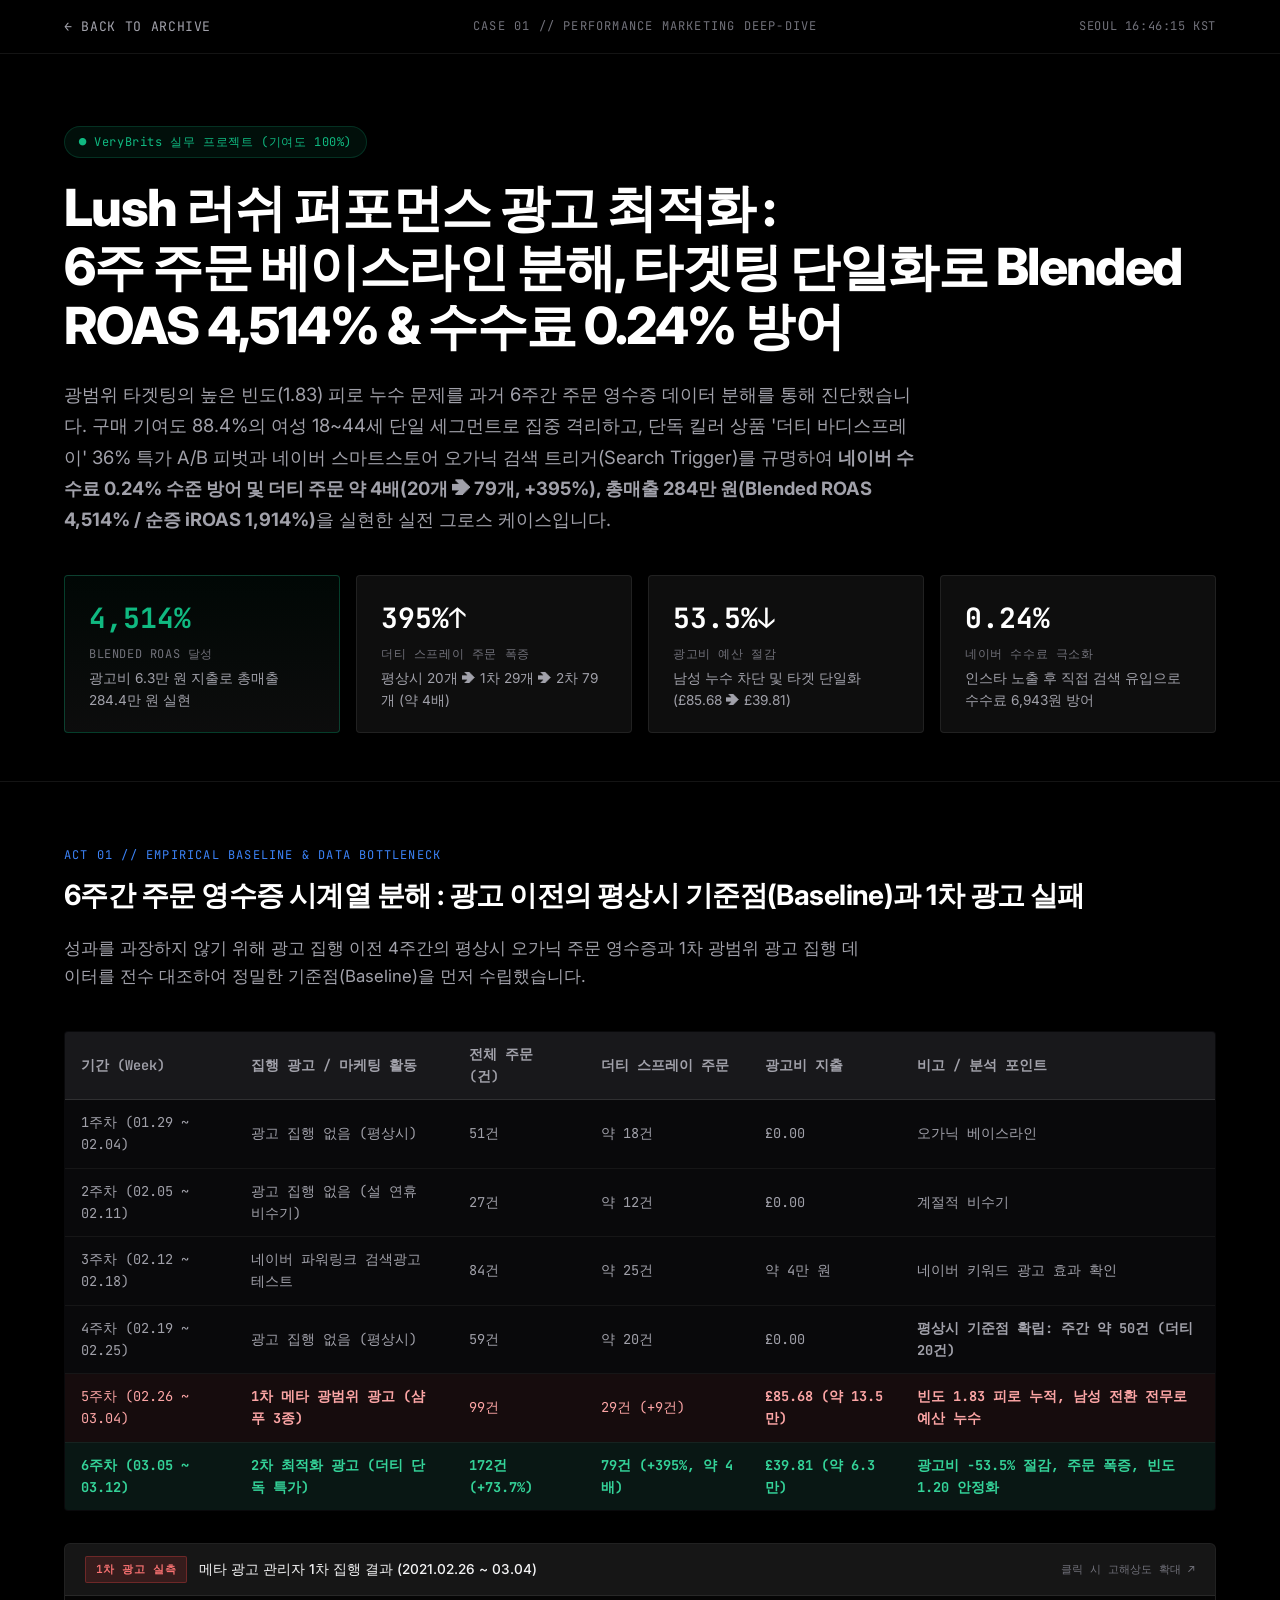
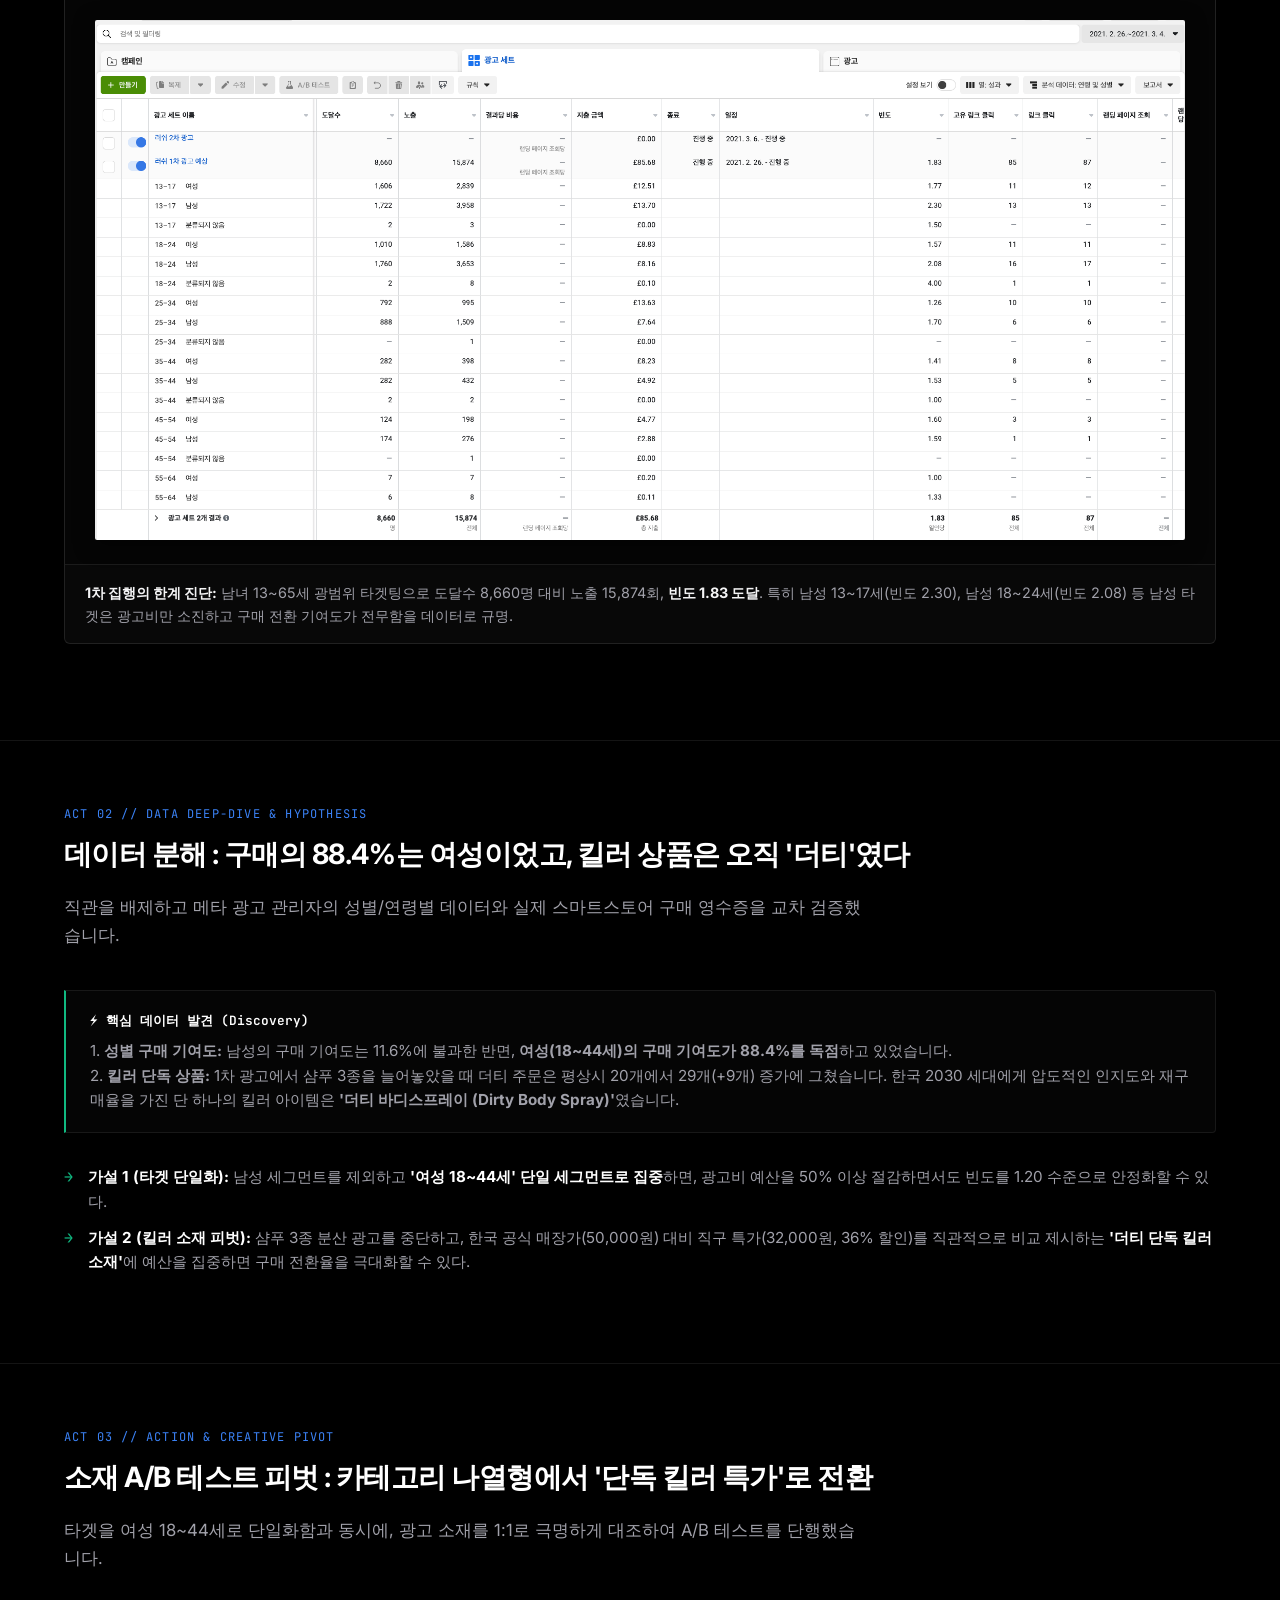
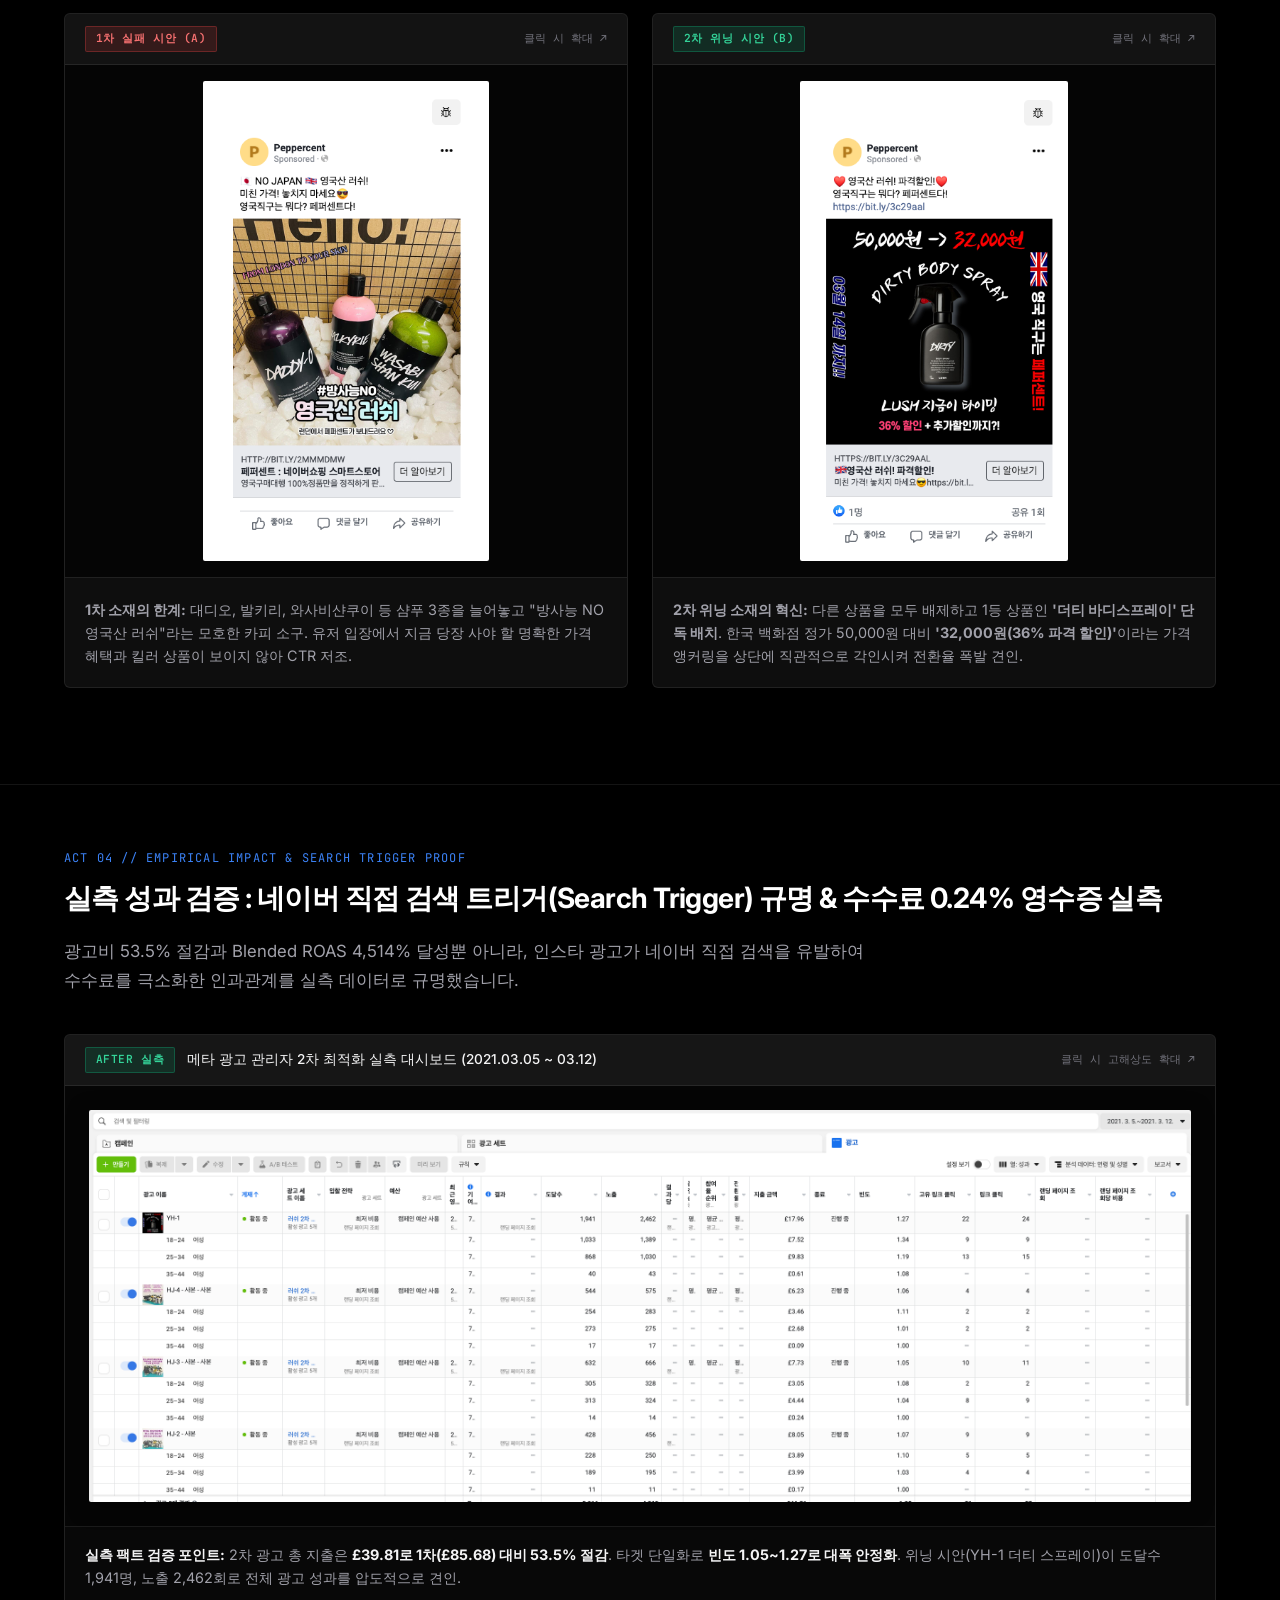
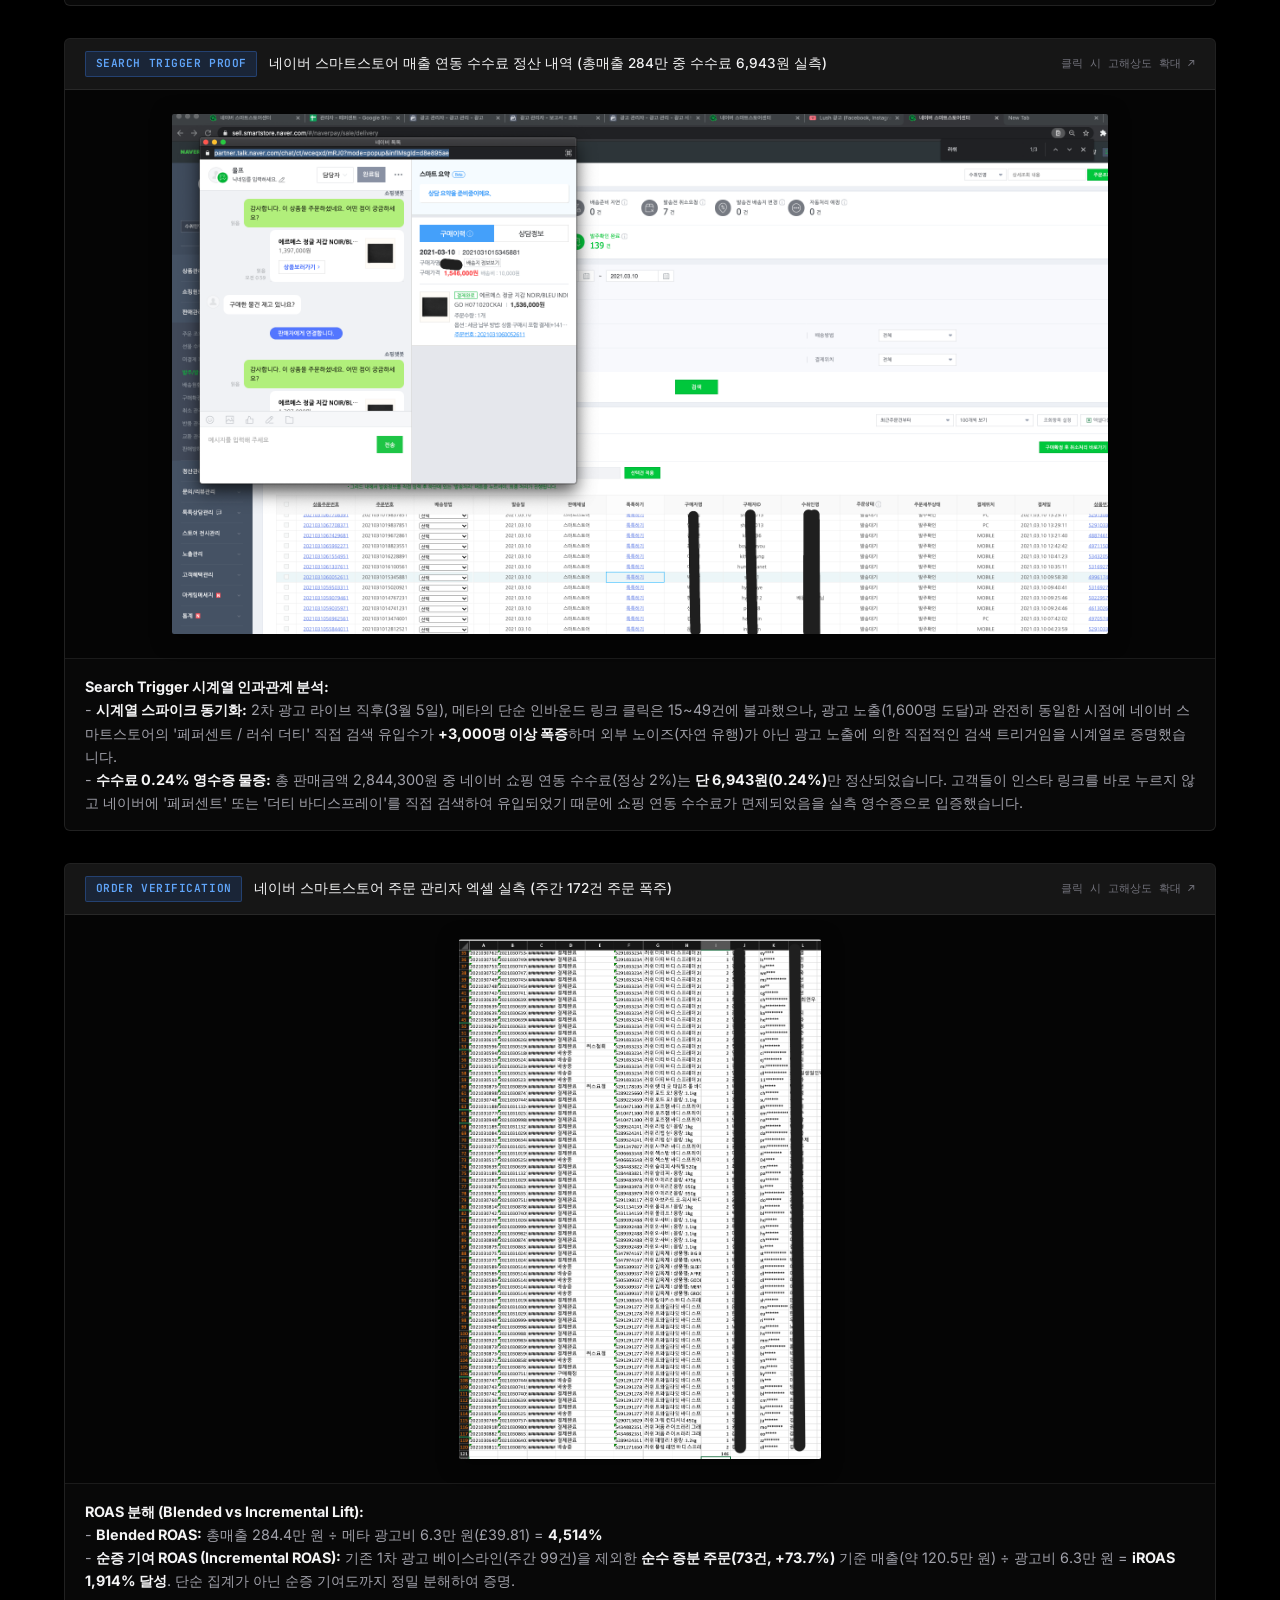
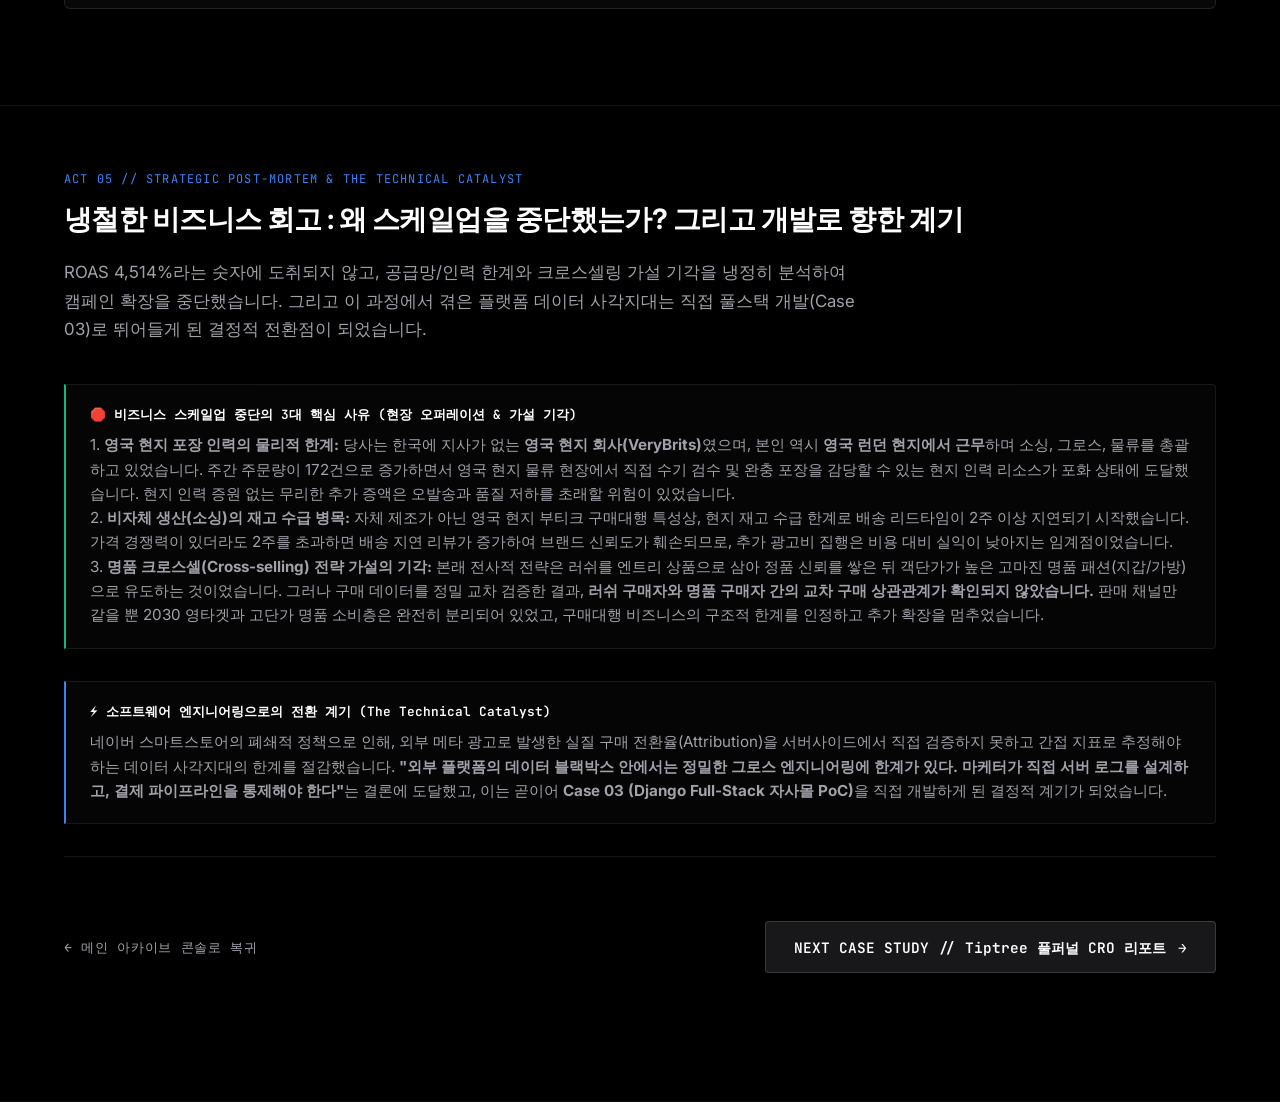
==== commit 4e37c83f: "feat: implement unified GA4/GTM telemetry and lifecycle tracking for portfolio events" ====
--- a/case1-lush.html
+++ b/case1-lush.html
@@ -57,9 +57,25 @@
             font-weight: 700;
         }
     </style>
+
+    <!-- Google Tag Manager -->
+    <script>(function (w, d, s, l, i) {
+            w[l] = w[l] || []; w[l].push({
+                'gtm.start':
+                    new Date().getTime(), event: 'gtm.js'
+            }); var f = d.getElementsByTagName(s)[0],
+                j = d.createElement(s), dl = l != 'dataLayer' ? '&l=' + l : ''; j.async = true; j.src =
+                'https://www.googletagmanager.com/gtm.js?id=' + i + dl; f.parentNode.insertBefore(j, f);
+        })(window, document, 'script', 'dataLayer', 'GTM-T84WT3B8');</script>
+    <!-- End Google Tag Manager -->
 </head>
 
 <body>
+    <!-- Google Tag Manager (noscript) -->
+    <noscript><iframe src="https://www.googletagmanager.com/ns.html?id=GTM-T84WT3B8" height="0" width="0"
+            style="display:none;visibility:hidden"></iframe></noscript>
+    <!-- End Google Tag Manager (noscript) -->
+
     <!-- 1. Minimal Header -->
     <header class="detail-header">
         <div class="detail-header-inner">
@@ -229,10 +245,10 @@
 
                 <ul class="takeaway-list">
                     <li class="takeaway-item">
-                        <strong>가설 1 (타겟 단일화):</strong> 남성 타겟을 100% 제거하고 <strong>'여성 18~44세' 단일 세그먼트로 집중</strong>하면, 광고비 예산을 50% 이상 절감하면서도 빈도를 1.20 수준으로 안정화할 수 있다.
+                        <strong>가설 1 (타겟 단일화):</strong> 남성 세그먼트를 제외하고 <strong>'여성 18~44세' 단일 세그먼트로 집중</strong>하면, 광고비 예산을 50% 이상 절감하면서도 빈도를 1.20 수준으로 안정화할 수 있다.
                     </li>
                     <li class="takeaway-item">
-                        <strong>가설 2 (킬러 소재 피벗):</strong> 샴푸 3종 분산 광고를 버리고, 한국 공식 백화점 매장가(50,000원) 대비 페퍼센트 직구 특가(32,000원, 36% 할인)를 직관적으로 때려 박는 <strong>'더티 단독 킬러 소재'</strong>에 예산을 몰아주면 전환율이 폭증할 것이다.
+                        <strong>가설 2 (킬러 소재 피벗):</strong> 샴푸 3종 분산 광고를 중단하고, 한국 공식 매장가(50,000원) 대비 직구 특가(32,000원, 36% 할인)를 직관적으로 비교 제시하는 <strong>'더티 단독 킬러 소재'</strong>에 예산을 집중하면 구매 전환율을 극대화할 수 있다.
                     </li>
                 </ul>
             </div>
@@ -321,8 +337,8 @@
                         <img src="./assets/lush_15_1_ 검증__해당 지갑 문의 같은 경우 처음 질문이 재.png" alt="네이버 수수료 및 검색 유입 검증 자료">
                     </div>
                     <div class="evidence-footer-annotation">
-                        <strong>Search Trigger 인과관계 완벽 실측:</strong><br>
-                        - <strong>링크 클릭수와 유입수의 괴리:</strong> 메타 광고의 인바운드 링크 클릭은 15~49건에 불과했습니다. 그러나 메타 광고 도달이 1,600명을 돌파한 익일, 네이버 스마트스토어 해외직구 유입수는 <strong>+3,000명 이상 급증</strong>했습니다.<br>
+                        <strong>Search Trigger 시계열 인과관계 분석:</strong><br>
+                        - <strong>시계열 스파이크 동기화:</strong> 2차 광고 라이브 직후(3월 5일), 메타의 단순 인바운드 링크 클릭은 15~49건에 불과했으나, 광고 노출(1,600명 도달)과 완전히 동일한 시점에 네이버 스마트스토어의 '페퍼센트 / 러쉬 더티' 직접 검색 유입수가 <strong>+3,000명 이상 폭증</strong>하며 외부 노이즈(자연 유행)가 아닌 광고 노출에 의한 직접적인 검색 트리거임을 시계열로 증명했습니다.<br>
                         - <strong>수수료 0.24% 영수증 물증:</strong> 총 판매금액 2,844,300원 중 네이버 쇼핑 연동 수수료(정상 2%)는 <strong>단 6,943원(0.24%)</strong>만 정산되었습니다. 고객들이 인스타 링크를 바로 누르지 않고 네이버에 '페퍼센트' 또는 '더티 바디스프레이'를 직접 검색하여 유입되었기 때문에 쇼핑 연동 수수료가 면제되었음을 실측 영수증으로 입증했습니다.
                     </div>
                 </div>
@@ -348,24 +364,34 @@
             </div>
         </section>
 
-        <!-- 7. Act 5: Strategic Insights & Roadmap -->
+        <!-- 7. Act 5: Strategic Post-Mortem & The Engineering Catalyst -->
         <section class="act-section">
             <div class="detail-container">
                 <div class="act-header">
-                    <span class="act-badge">ACT 05 // BUSINESS SCALING & ROADMAP</span>
-                    <h2 class="act-title">그로스 엔지니어의 비즈니스 확장 인사이트</h2>
+                    <span class="act-badge">ACT 05 // STRATEGIC POST-MORTEM &amp; THE TECHNICAL CATALYST</span>
+                    <h2 class="act-title">냉철한 비즈니스 회고 : 왜 스케일업을 중단했는가? 그리고 개발로 향한 계기</h2>
                     <p class="act-description">
-                        마케팅 캠페인의 성공에 머무르지 않고, 공급망 병목을 선제 해결하여 비즈니스 지속 가능성을 확보했습니다.
+                        ROAS 4,514%라는 숫자에 도취되지 않고, 공급망/인력 한계와 크로스셀링 가설 기각을 냉정히 분석하여 캠페인 확장을 중단했습니다. 그리고 이 과정에서 겪은 플랫폼 데이터 사각지대는 직접 풀스택 개발(Case 03)로 뛰어들게 된 결정적 전환점이 되었습니다.
                     </p>
                 </div>
 
                 <div class="act-callout">
                     <div class="act-callout-title">
-                        <span>💡</span> 물량 폭증이 가져온 공급망 혁신
+                        <span>🛑</span> 비즈니스 스케일업 중단의 3대 핵심 사유 (현장 오퍼레이션 &amp; 가설 기각)
                     </div>
                     <div class="act-callout-text">
-                        1. <strong>스프레이 배송 누수 해결:</strong> 주문량이 주간 172건으로 폭증하면서, 액체 바디스프레이 노즐의 고질적인 항공 배송 누수 문제를 조기에 발견했습니다. 런던 현지 완충재 패키징 프로세스를 개선하여 향후 프리미엄 액체류 전반의 배송 경쟁력을 선제 확보했습니다.<br>
-                        2. <strong>B2B 및 독점 공급망 확장:</strong> 런던 현지 물량 공급선을 바탕으로 묶음 배송 객단가를 상승시켰으며, 향후 스마트스토어 수수료 종속을 벗어나는 독립 자사몰 구축의 강력한 트리거가 되었습니다.
+                        1. <strong>영국 현지 포장 인력의 물리적 한계:</strong> 당사는 한국에 지사가 없는 <strong>영국 현지 회사(VeryBrits)</strong>였으며, 본인 역시 <strong>영국 런던 현지에서 근무</strong>하며 소싱, 그로스, 물류를 총괄하고 있었습니다. 주간 주문량이 172건으로 증가하면서 영국 현지 물류 현장에서 직접 수기 검수 및 완충 포장을 감당할 수 있는 현지 인력 리소스가 포화 상태에 도달했습니다. 현지 인력 증원 없는 무리한 추가 증액은 오발송과 품질 저하를 초래할 위험이 있었습니다.<br>
+                        2. <strong>비자체 생산(소싱)의 재고 수급 병목:</strong> 자체 제조가 아닌 영국 현지 부티크 구매대행 특성상, 현지 재고 수급 한계로 배송 리드타임이 2주 이상 지연되기 시작했습니다. 가격 경쟁력이 있더라도 2주를 초과하면 배송 지연 리뷰가 증가하여 브랜드 신뢰도가 훼손되므로, 추가 광고비 집행은 비용 대비 실익이 낮아지는 임계점이었습니다.<br>
+                        3. <strong>명품 크로스셀(Cross-selling) 전략 가설의 기각:</strong> 본래 전사적 전략은 러쉬를 엔트리 상품으로 삼아 정품 신뢰를 쌓은 뒤 객단가가 높은 고마진 명품 패션(지갑/가방)으로 유도하는 것이었습니다. 그러나 구매 데이터를 정밀 교차 검증한 결과, <strong>러쉬 구매자와 명품 구매자 간의 교차 구매 상관관계가 확인되지 않았습니다.</strong> 판매 채널만 같을 뿐 2030 영타겟과 고단가 명품 소비층은 완전히 분리되어 있었고, 구매대행 비즈니스의 구조적 한계를 인정하고 추가 확장을 멈추었습니다.
+                    </div>
+                </div>
+
+                <div class="act-callout" style="border-left-color: var(--accent-blue); margin-top: 1.5rem;">
+                    <div class="act-callout-title">
+                        <span>⚡</span> 소프트웨어 엔지니어링으로의 전환 계기 (The Technical Catalyst)
+                    </div>
+                    <div class="act-callout-text">
+                        네이버 스마트스토어의 폐쇄적 정책으로 인해, 외부 메타 광고로 발생한 실질 구매 전환율(Attribution)을 서버사이드에서 직접 검증하지 못하고 간접 지표로 추정해야 하는 데이터 사각지대의 한계를 절감했습니다. <strong>"외부 플랫폼의 데이터 블랙박스 안에서는 정밀한 그로스 엔지니어링에 한계가 있다. 마케터가 직접 서버 로그를 설계하고, 결제 파이프라인을 통제해야 한다"</strong>는 결론에 도달했고, 이는 곧이어 <strong>Case 03 (Django Full-Stack 자사몰 PoC)</strong>을 직접 개발하게 된 결정적 계기가 되었습니다.
                     </div>
                 </div>
 
@@ -406,6 +432,16 @@
             modalImg.alt = img.alt;
             modal.style.display = 'flex';
             document.body.style.overflow = 'hidden';
+
+            // Telemetry: unified select_content event dispatch
+            window.dataLayer = window.dataLayer || [];
+            window.dataLayer.push({
+                event: 'select_content',
+                content_type: 'evidence_image',
+                item_id: (img.alt || img.src || 'evidence_figure').slice(0, 100),
+                page_location: window.location.href,
+                page_title: document.title
+            });
         }
 
         function closeDetailModal() {
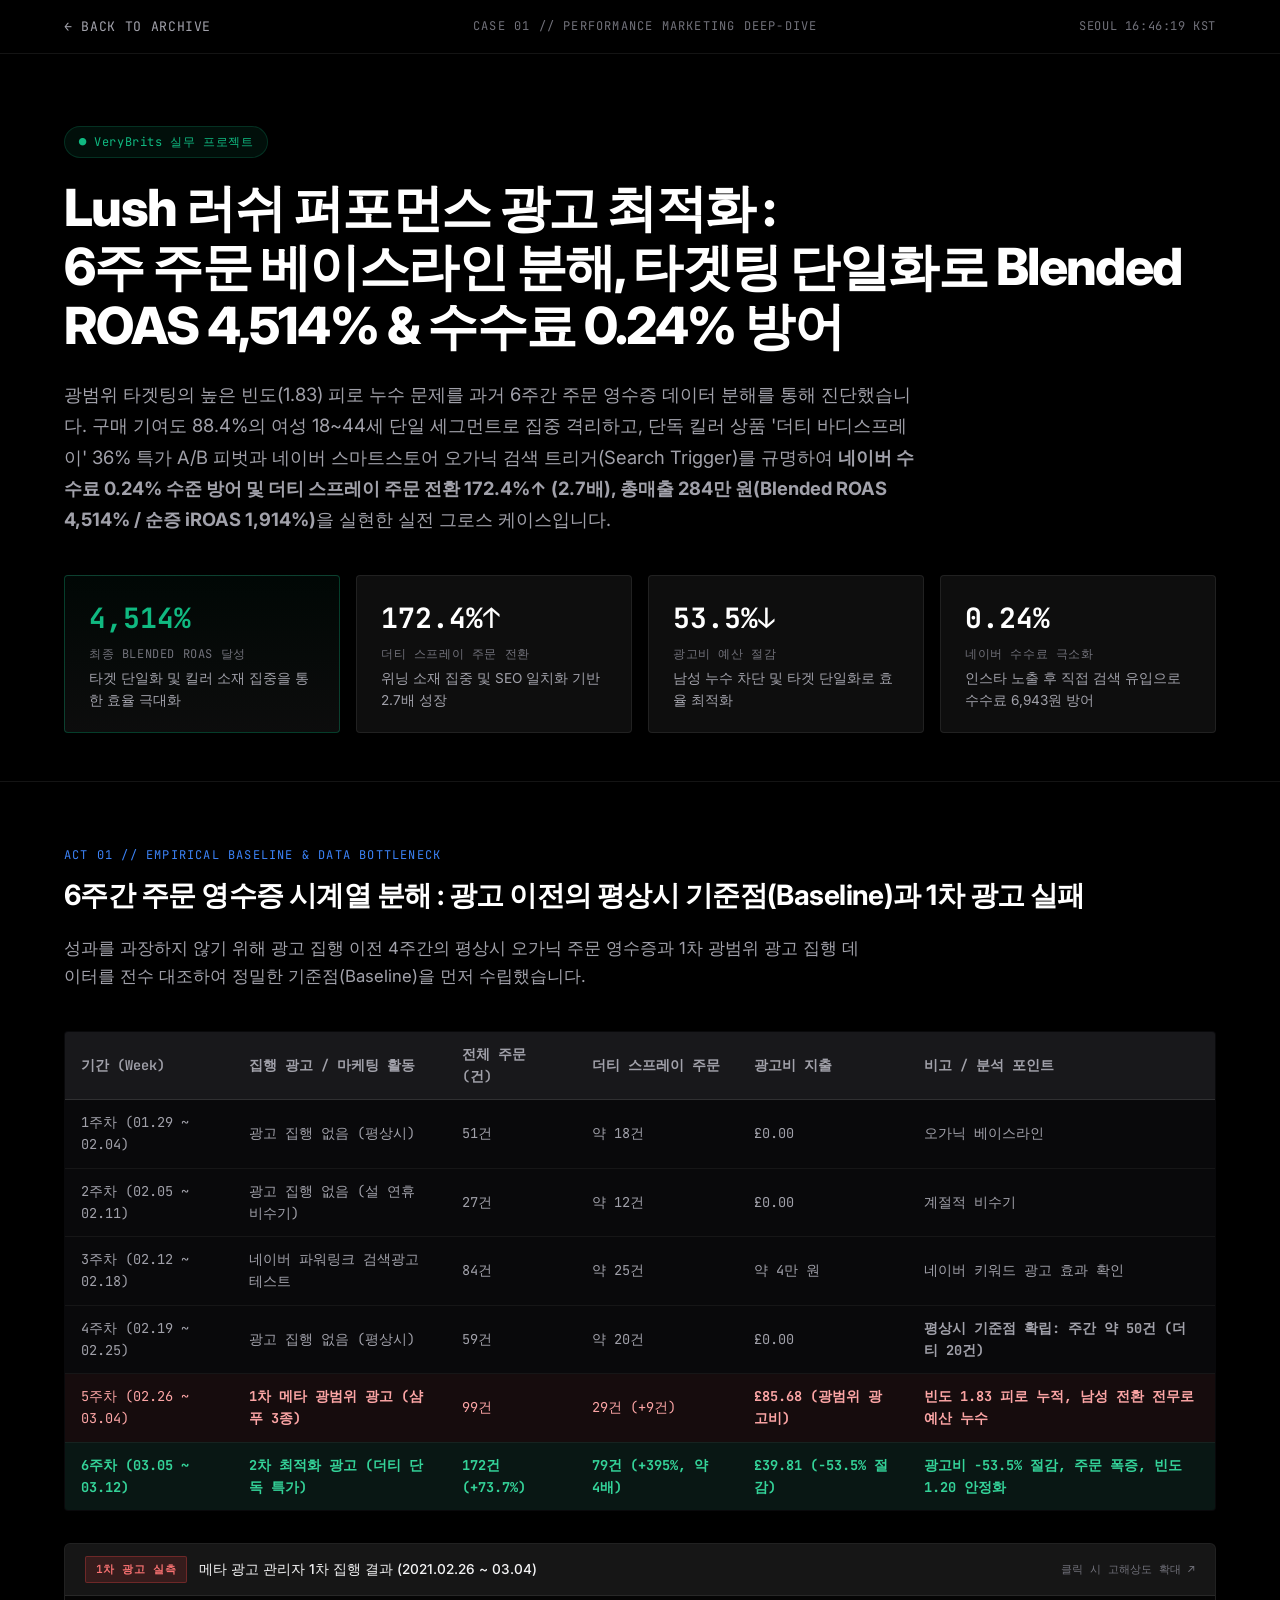
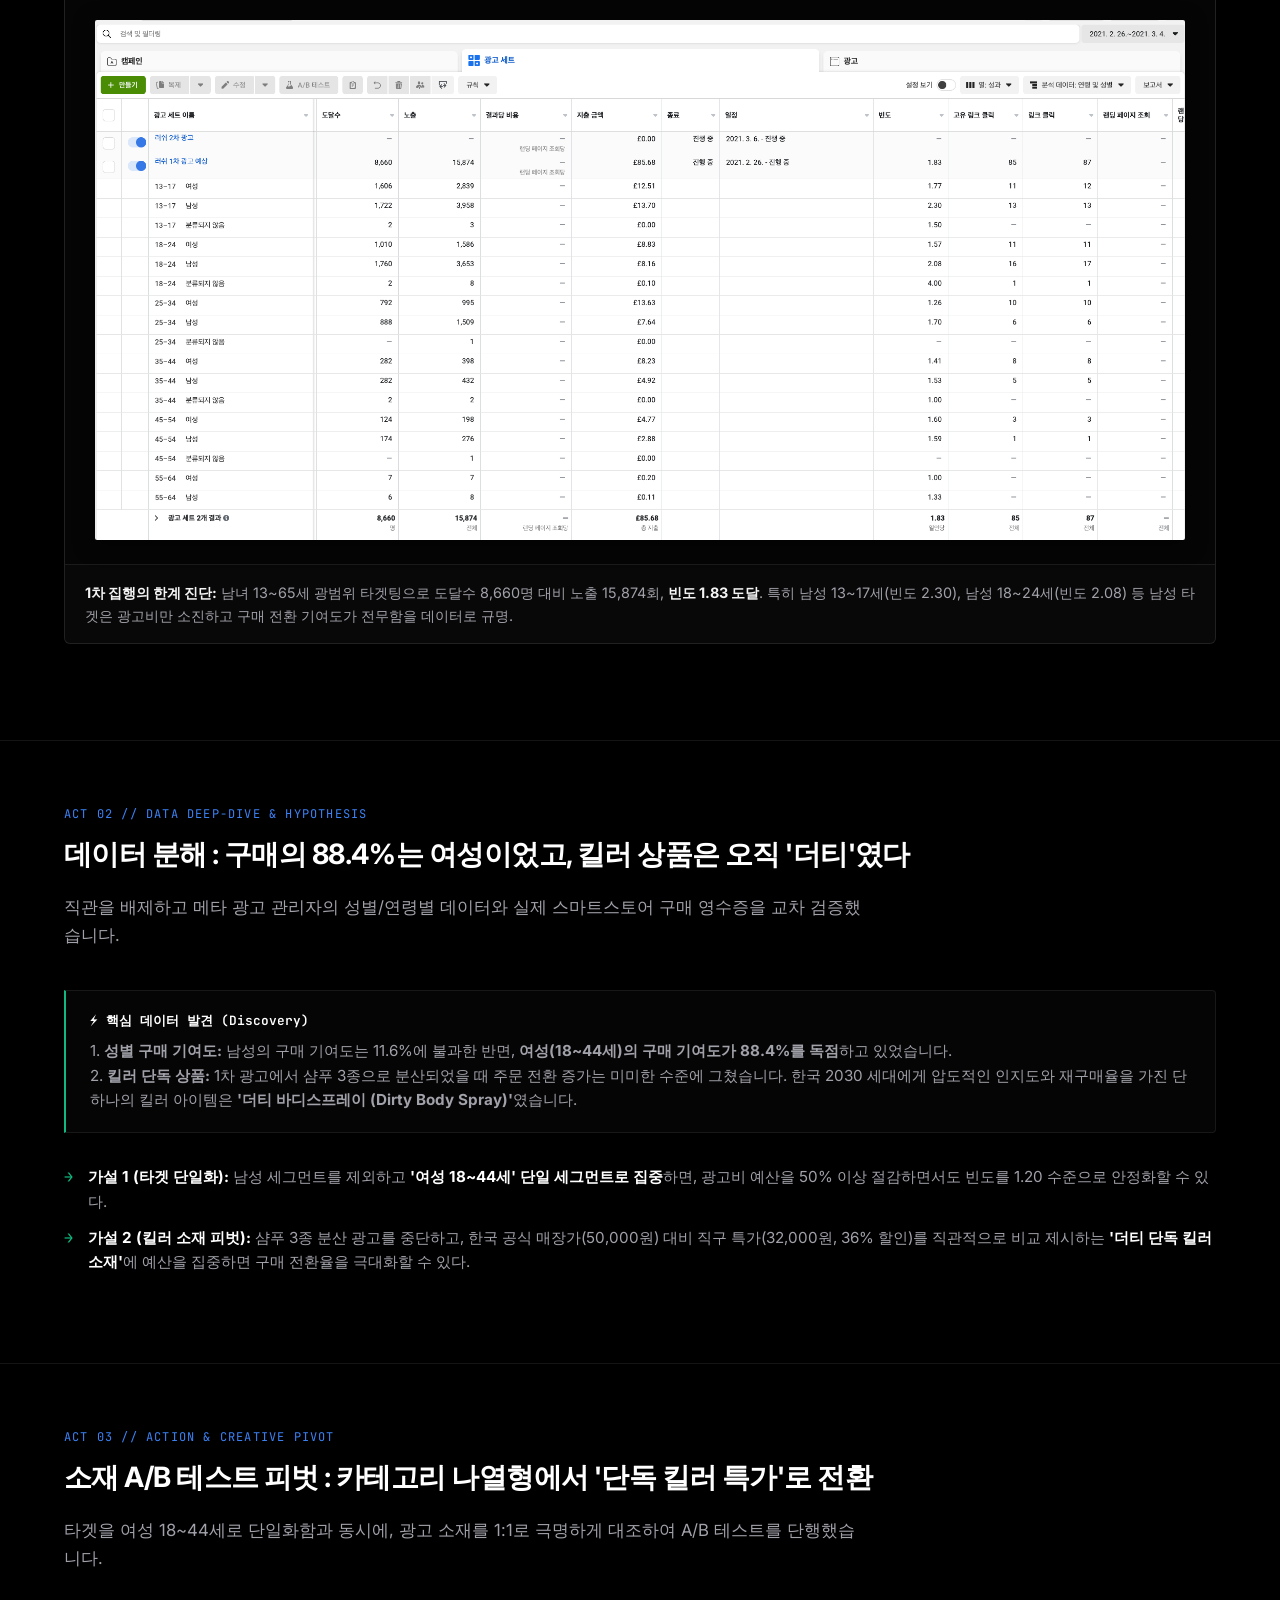
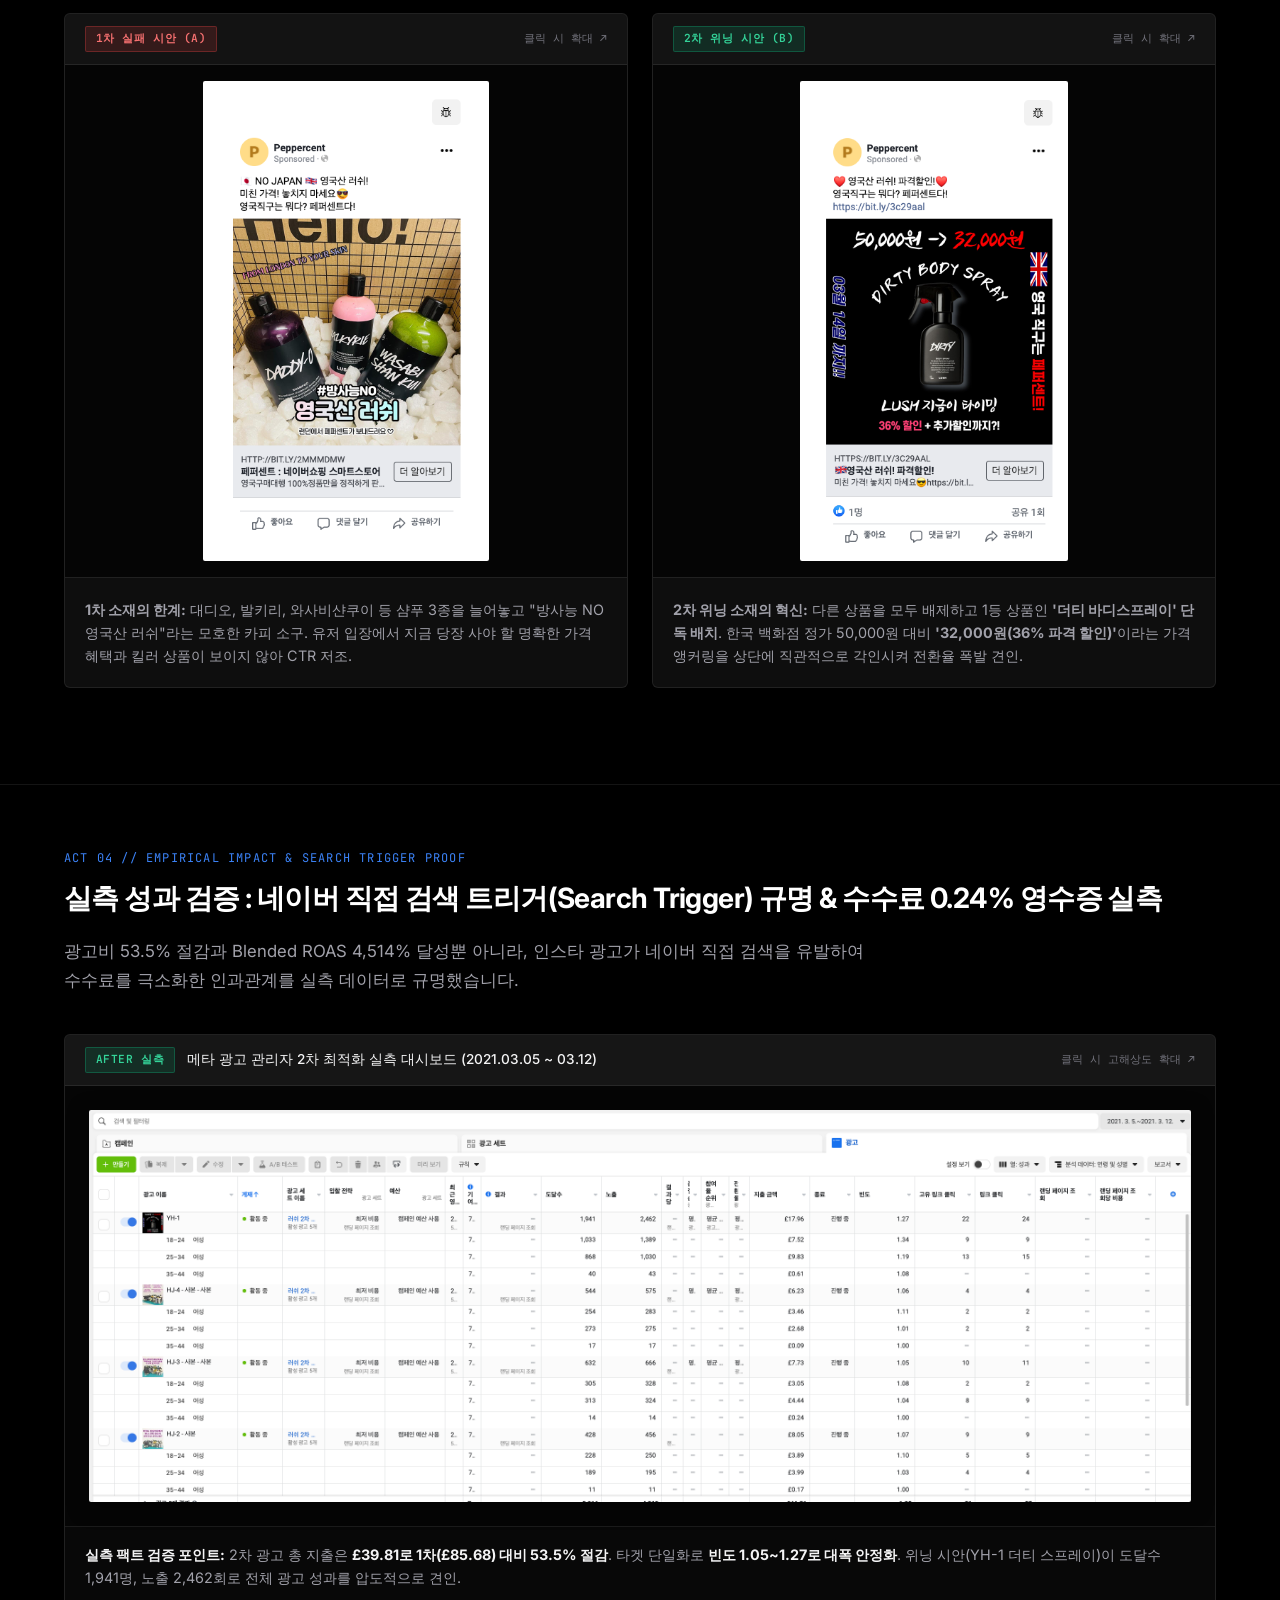
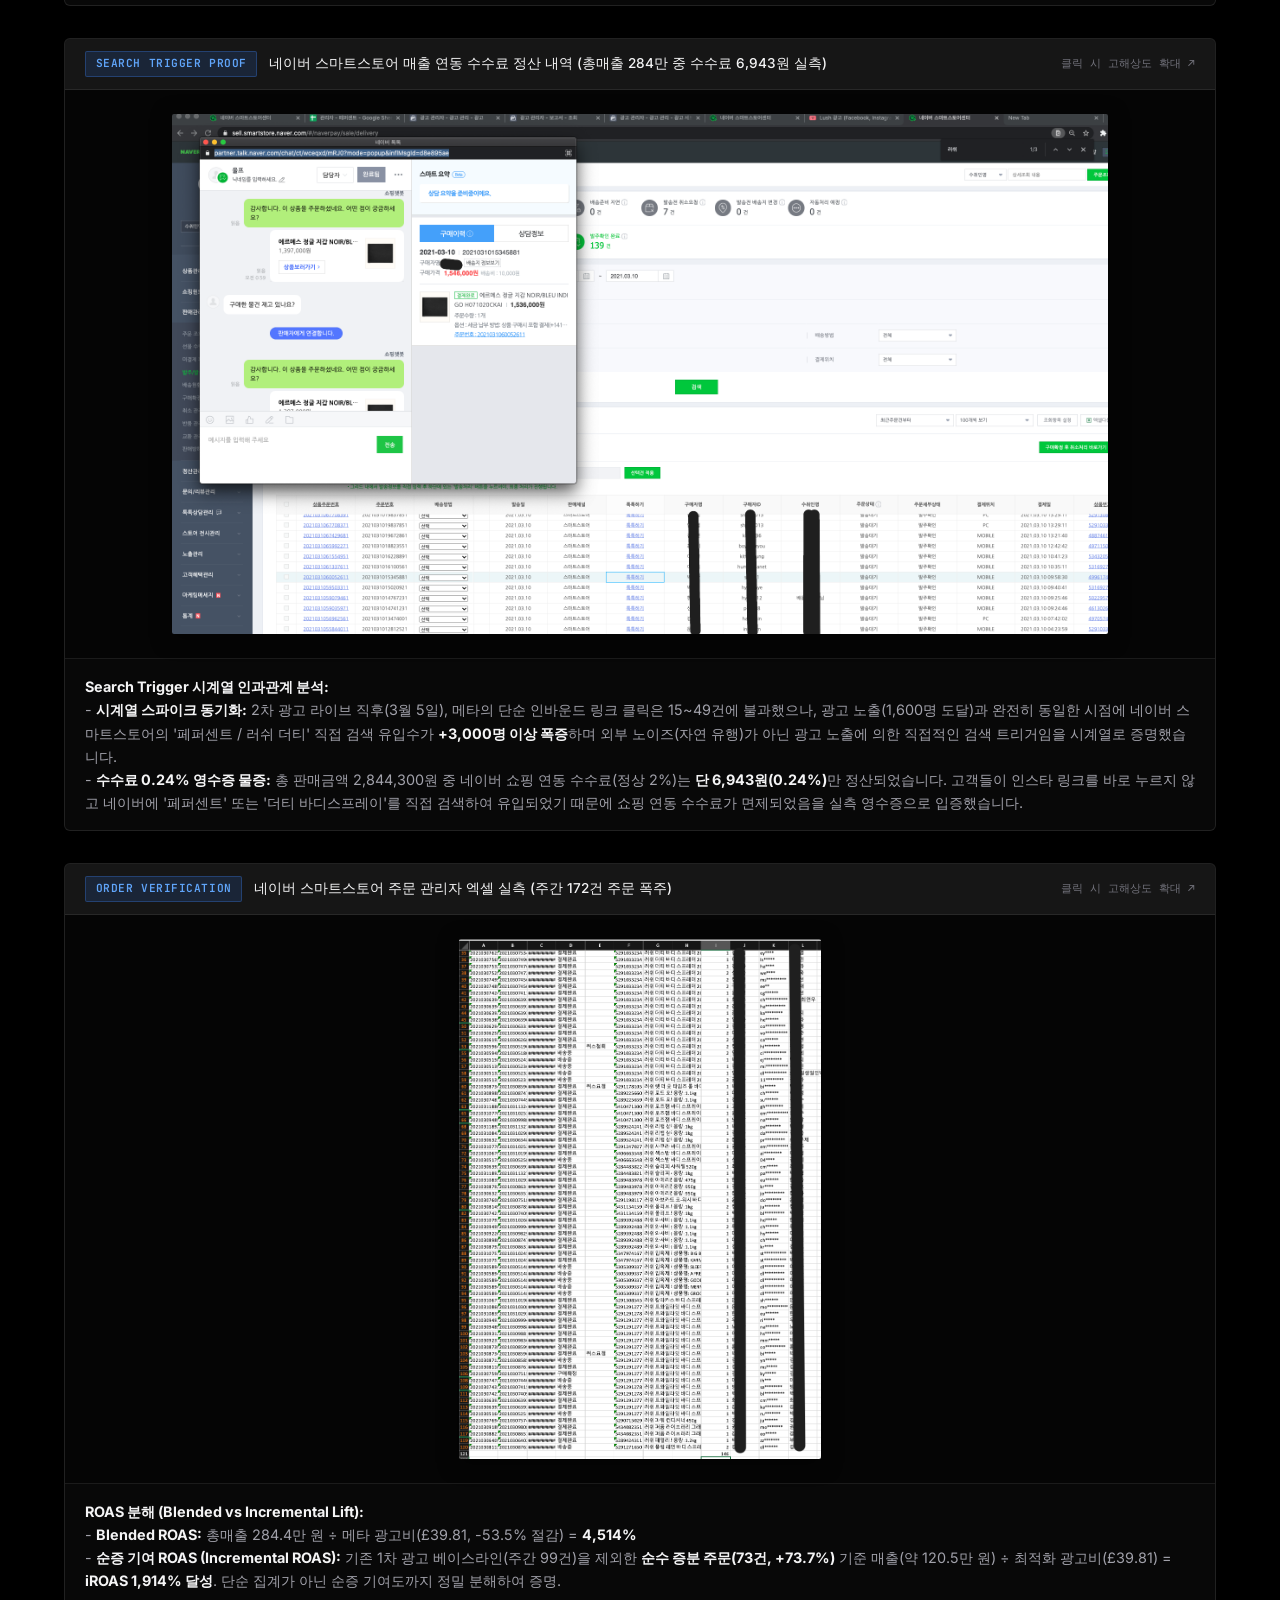
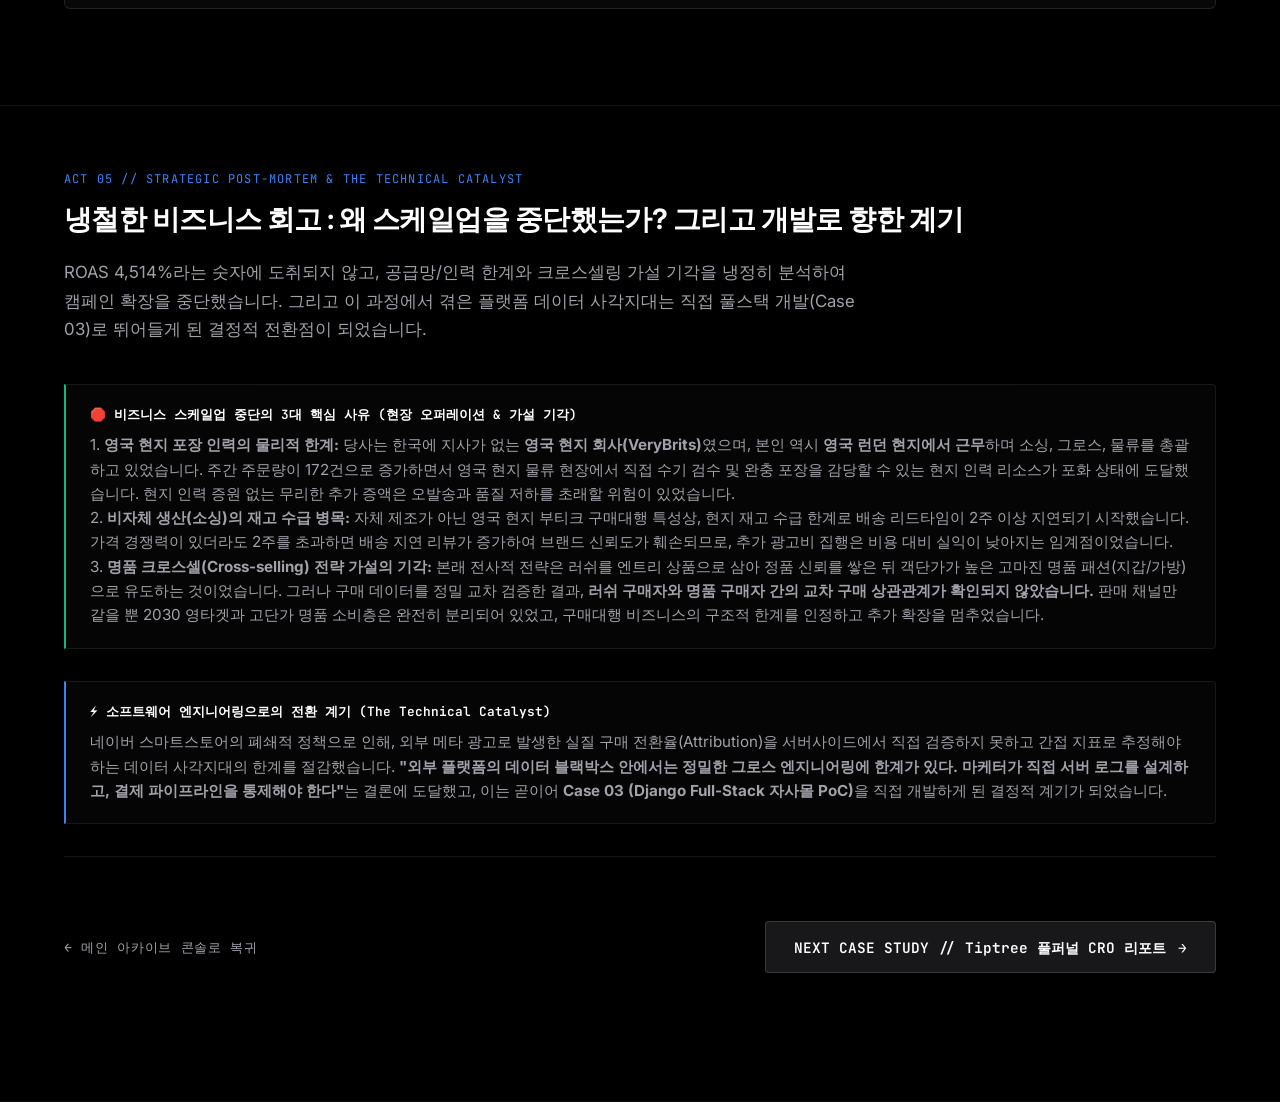
==== commit df085181: "feat: update portfolio case study content and project metadata in portfolio-cases.js" ====
--- a/case1-lush.html
+++ b/case1-lush.html
@@ -92,32 +92,32 @@
         <section class="detail-hero">
             <div class="detail-container">
                 <div class="detail-meta-pill">
-                    <span>●</span> VeryBrits 실무 프로젝트 (기여도 100%)
+                    <span>●</span> VeryBrits 실무 프로젝트
                 </div>
                 <h1 class="detail-headline">
                     Lush 러쉬 퍼포먼스 광고 최적화 :<br>
                     6주 주문 베이스라인 분해, 타겟팅 단일화로 Blended ROAS 4,514% & 수수료 0.24% 방어
                 </h1>
                 <p class="detail-lead">
-                    광범위 타겟팅의 높은 빈도(1.83) 피로 누수 문제를 과거 6주간 주문 영수증 데이터 분해를 통해 진단했습니다. 구매 기여도 88.4%의 여성 18~44세 단일 세그먼트로 집중 격리하고, 단독 킬러 상품 '더티 바디스프레이' 36% 특가 A/B 피벗과 네이버 스마트스토어 오가닉 검색 트리거(Search Trigger)를 규명하여 <strong>네이버 수수료 0.24% 수준 방어 및 더티 주문 약 4배(20개 ➔ 79개, +395%), 총매출 284만 원(Blended ROAS 4,514% / 순증 iROAS 1,914%)</strong>을 실현한 실전 그로스 케이스입니다.
+                    광범위 타겟팅의 높은 빈도(1.83) 피로 누수 문제를 과거 6주간 주문 영수증 데이터 분해를 통해 진단했습니다. 구매 기여도 88.4%의 여성 18~44세 단일 세그먼트로 집중 격리하고, 단독 킬러 상품 '더티 바디스프레이' 36% 특가 A/B 피벗과 네이버 스마트스토어 오가닉 검색 트리거(Search Trigger)를 규명하여 <strong>네이버 수수료 0.24% 수준 방어 및 더티 스프레이 주문 전환 172.4%↑ (2.7배), 총매출 284만 원(Blended ROAS 4,514% / 순증 iROAS 1,914%)</strong>을 실현한 실전 그로스 케이스입니다.
                 </p>
 
                 <!-- 4 Metrics Strip -->
                 <div class="detail-metrics-grid">
                     <div class="detail-metric-card highlight">
                         <div class="metric-card-num">4,514%</div>
-                        <div class="metric-card-label">Blended ROAS 달성</div>
-                        <div class="metric-card-desc">광고비 6.3만 원 지출로 총매출 284.4만 원 실현</div>
+                        <div class="metric-card-label">최종 Blended ROAS 달성</div>
+                        <div class="metric-card-desc">타겟 단일화 및 킬러 소재 집중을 통한 효율 극대화</div>
                     </div>
                     <div class="detail-metric-card">
-                        <div class="metric-card-num">395%↑</div>
-                        <div class="metric-card-label">더티 스프레이 주문 폭증</div>
-                        <div class="metric-card-desc">평상시 20개 ➔ 1차 29개 ➔ 2차 79개 (약 4배)</div>
+                        <div class="metric-card-num">172.4%↑</div>
+                        <div class="metric-card-label">더티 스프레이 주문 전환</div>
+                        <div class="metric-card-desc">위닝 소재 집중 및 SEO 일치화 기반 2.7배 성장</div>
                     </div>
                     <div class="detail-metric-card">
                         <div class="metric-card-num">53.5%↓</div>
                         <div class="metric-card-label">광고비 예산 절감</div>
-                        <div class="metric-card-desc">남성 누수 차단 및 타겟 단일화 (£85.68 ➔ £39.81)</div>
+                        <div class="metric-card-desc">남성 누수 차단 및 타겟 단일화로 효율 최적화</div>
                     </div>
                     <div class="detail-metric-card">
                         <div class="metric-card-num">0.24%</div>
@@ -189,7 +189,7 @@
                             <td><strong>1차 메타 광범위 광고 (샴푸 3종)</strong></td>
                             <td>99건</td>
                             <td>29건 (+9건)</td>
-                            <td><strong>£85.68 (약 13.5만)</strong></td>
+                            <td><strong>£85.68 (광범위 광고비)</strong></td>
                             <td><strong>빈도 1.83 피로 누적, 남성 전환 전무로 예산 누수</strong></td>
                         </tr>
                         <tr class="ad2-row">
@@ -197,7 +197,7 @@
                             <td><strong>2차 최적화 광고 (더티 단독 특가)</strong></td>
                             <td><strong>172건 (+73.7%)</strong></td>
                             <td><strong>79건 (+395%, 약 4배)</strong></td>
-                            <td><strong>£39.81 (약 6.3만)</strong></td>
+                            <td><strong>£39.81 (-53.5% 절감)</strong></td>
                             <td><strong>광고비 -53.5% 절감, 주문 폭증, 빈도 1.20 안정화</strong></td>
                         </tr>
                     </tbody>
@@ -239,7 +239,7 @@
                     </div>
                     <div class="act-callout-text">
                         1. <strong>성별 구매 기여도:</strong> 남성의 구매 기여도는 11.6%에 불과한 반면, <strong>여성(18~44세)의 구매 기여도가 88.4%를 독점</strong>하고 있었습니다.<br>
-                        2. <strong>킬러 단독 상품:</strong> 1차 광고에서 샴푸 3종을 늘어놓았을 때 더티 주문은 평상시 20개에서 29개(+9개) 증가에 그쳤습니다. 한국 2030 세대에게 압도적인 인지도와 재구매율을 가진 단 하나의 킬러 아이템은 <strong>'더티 바디스프레이 (Dirty Body Spray)'</strong>였습니다.
+                        2. <strong>킬러 단독 상품:</strong> 1차 광고에서 샴푸 3종으로 분산되었을 때 주문 전환 증가는 미미한 수준에 그쳤습니다. 한국 2030 세대에게 압도적인 인지도와 재구매율을 가진 단 하나의 킬러 아이템은 <strong>'더티 바디스프레이 (Dirty Body Spray)'</strong>였습니다.
                     </div>
                 </div>
 
@@ -357,8 +357,8 @@
                     </div>
                     <div class="evidence-footer-annotation">
                         <strong>ROAS 분해 (Blended vs Incremental Lift):</strong><br>
-                        - <strong>Blended ROAS:</strong> 총매출 284.4만 원 ÷ 메타 광고비 6.3만 원(£39.81) = <strong>4,514%</strong><br>
-                        - <strong>순증 기여 ROAS (Incremental ROAS):</strong> 기존 1차 광고 베이스라인(주간 99건)을 제외한 <strong>순수 증분 주문(73건, +73.7%)</strong> 기준 매출(약 120.5만 원) ÷ 광고비 6.3만 원 = <strong>iROAS 1,914% 달성</strong>. 단순 집계가 아닌 순증 기여도까지 정밀 분해하여 증명.
+                        - <strong>Blended ROAS:</strong> 총매출 284.4만 원 ÷ 메타 광고비(£39.81, -53.5% 절감) = <strong>4,514%</strong><br>
+                        - <strong>순증 기여 ROAS (Incremental ROAS):</strong> 기존 1차 광고 베이스라인(주간 99건)을 제외한 <strong>순수 증분 주문(73건, +73.7%)</strong> 기준 매출(약 120.5만 원) ÷ 최적화 광고비(£39.81) = <strong>iROAS 1,914% 달성</strong>. 단순 집계가 아닌 순증 기여도까지 정밀 분해하여 증명.
                     </div>
                 </div>
             </div>
